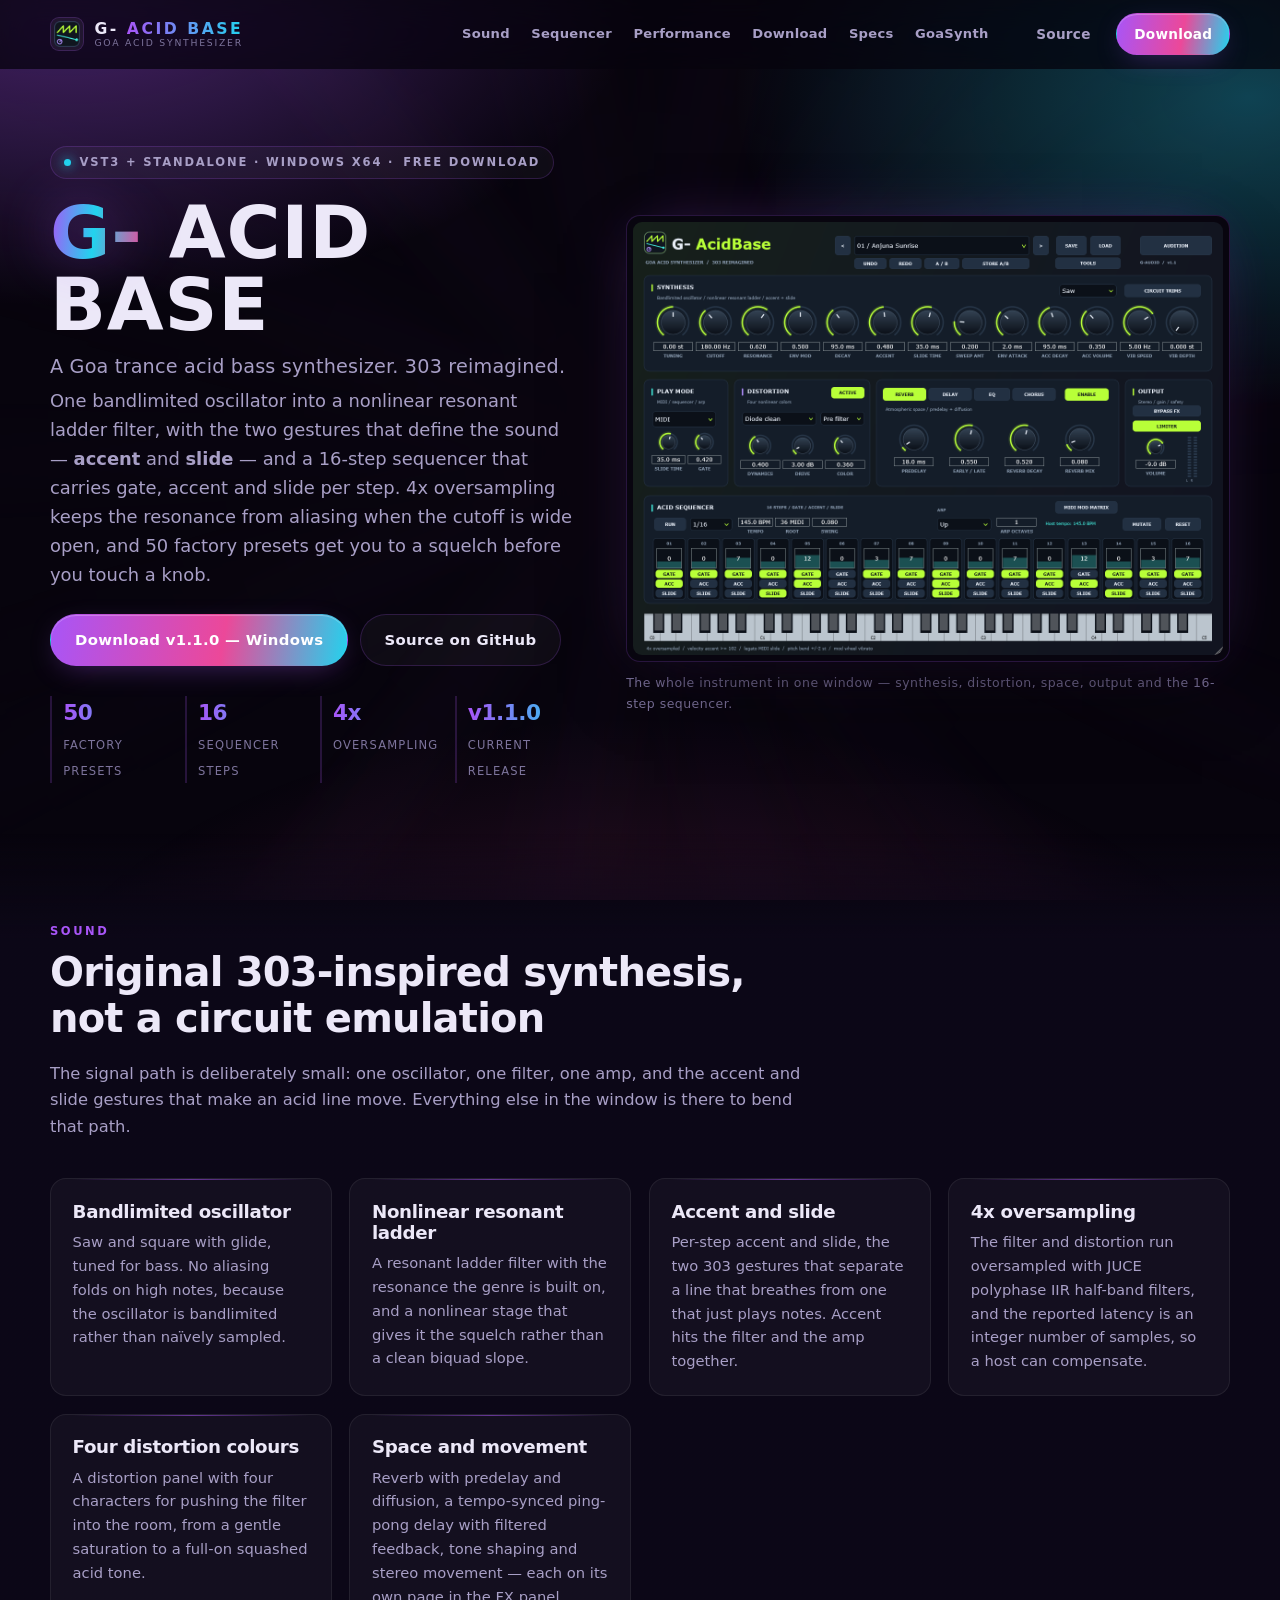
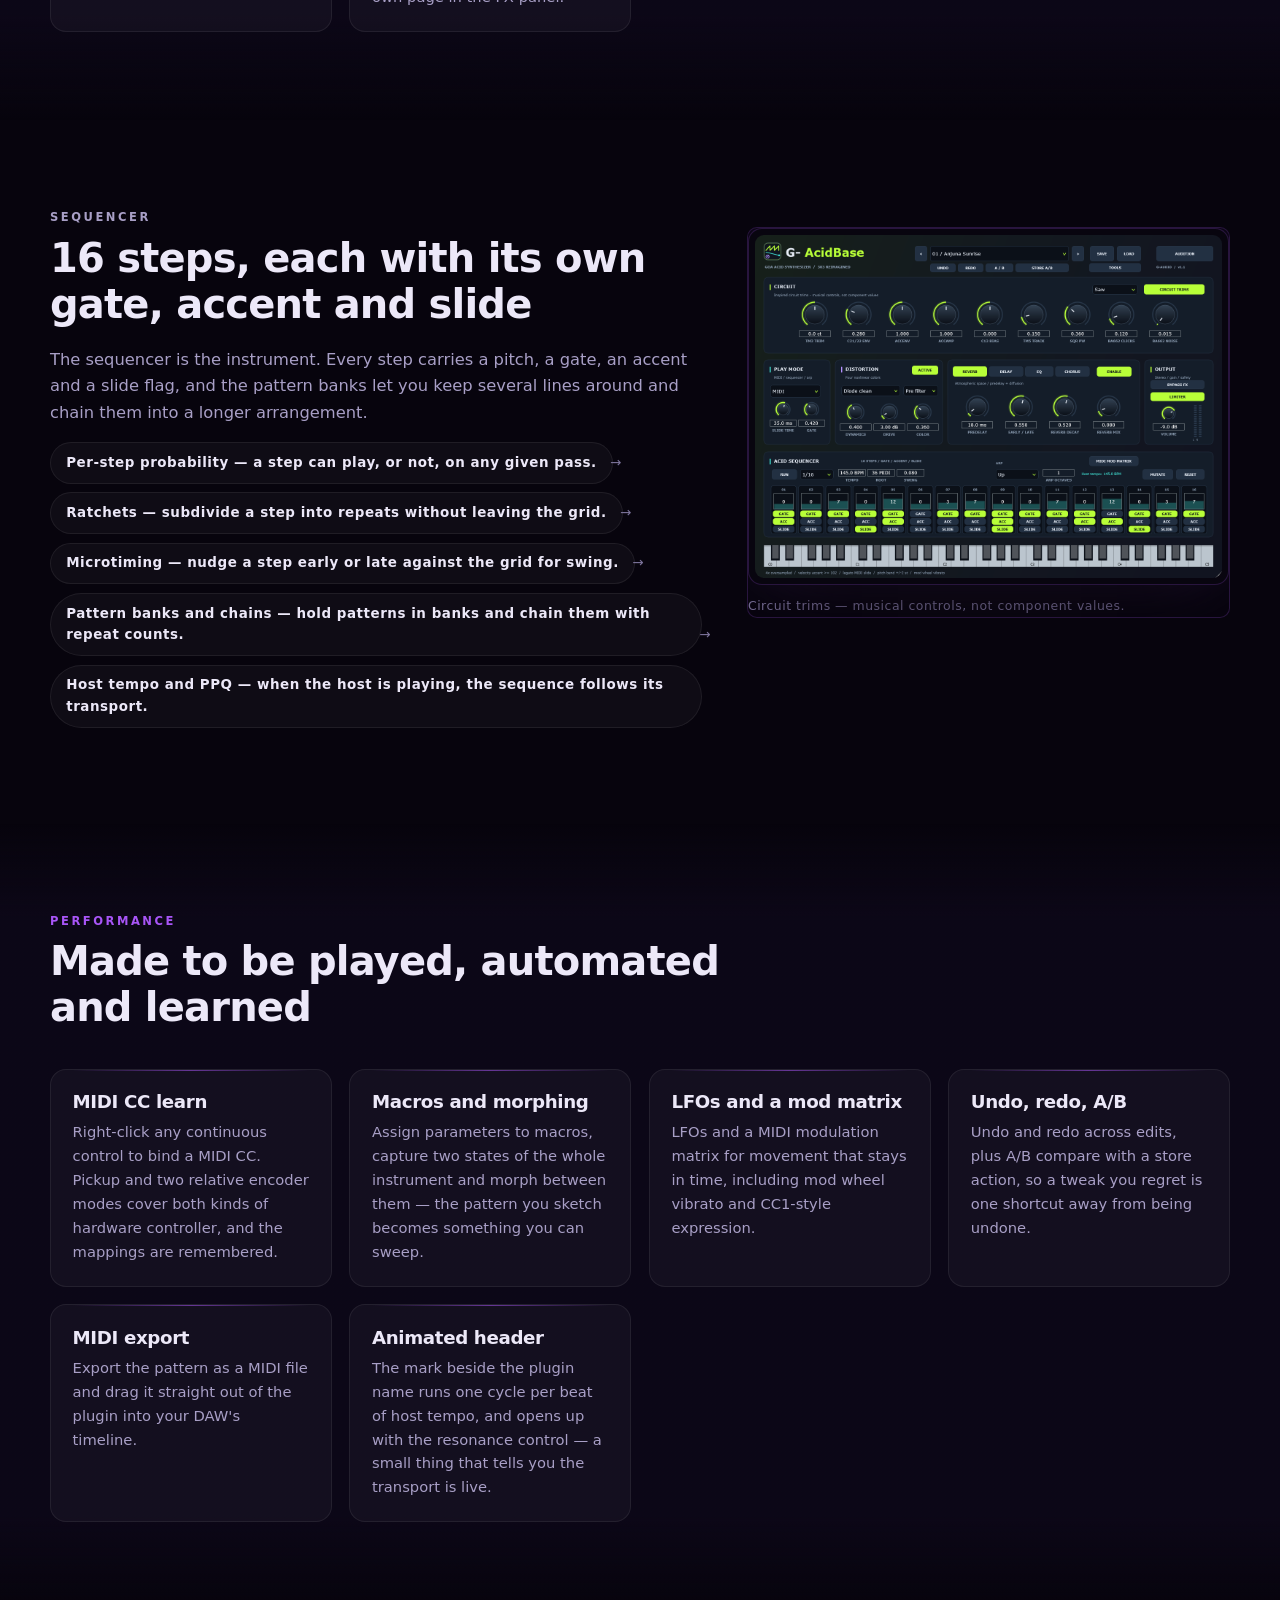
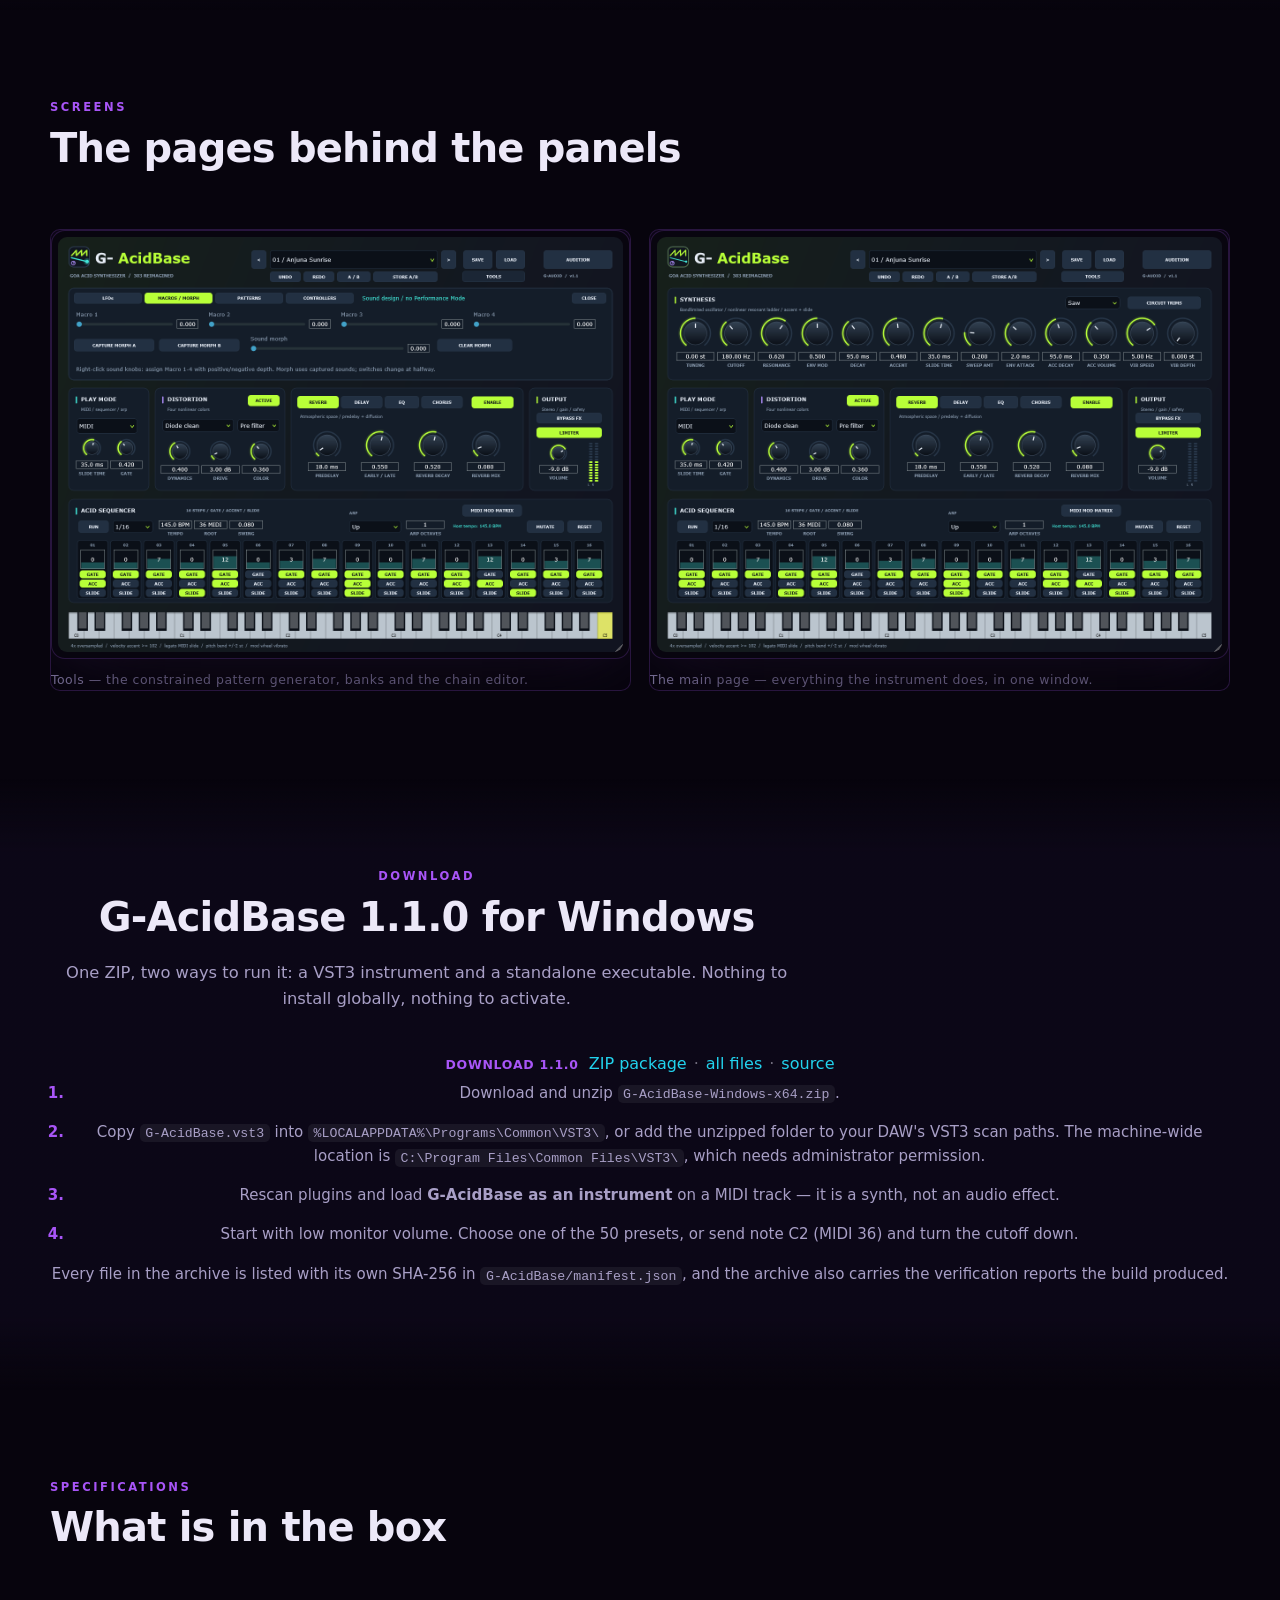
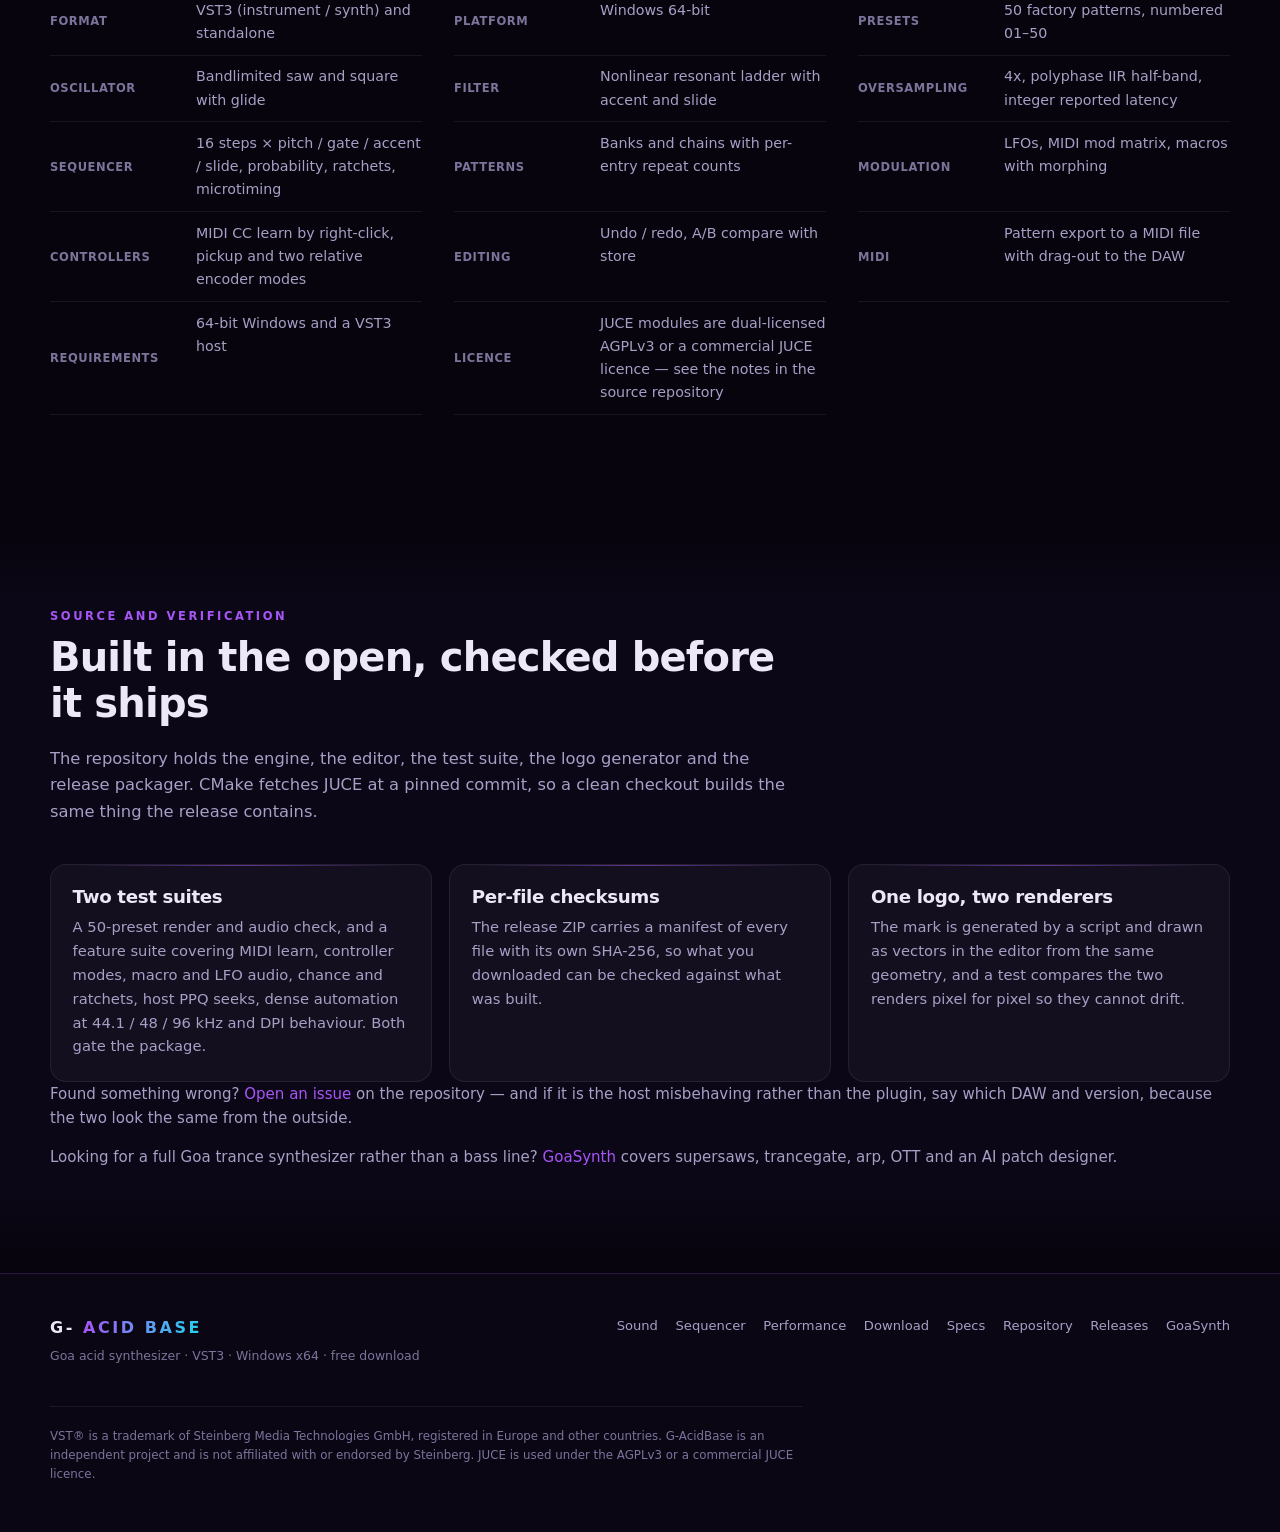
==== docs/gacidbase/index.html @ 7b216510 "Add the G-AcidBase page to the site, linked from the nav The acid bass synthesizer now ships as its " ====
<!DOCTYPE html>
<html lang="en" data-theme="uv">
<head>
<meta charset="utf-8">
<meta name="viewport" content="width=device-width, initial-scale=1">
<title>G-AcidBase — Goa Acid Bass VST3 · free download</title>
<meta name="description" content="G-AcidBase is a 4x oversampled acid bass synthesizer for Goa trance: a bandlimited oscillator into a nonlinear resonant ladder filter, accent and slide, a 16-step sequencer with gate, accent and slide per step, pattern banks and chains, LFOs, probability and ratchets. 50 factory presets, Windows VST3 and standalone, free download.">
<meta name="robots" content="index, follow, max-image-preview:large">

<!-- One canonical spelling of this page's address. tools/make-site-index.py reads
     every canonical link under docs/ and writes robots.txt, sitemap.xml and the
     absolute URLs in each head from them, so this line is where the page says
     where it lives. -->
<link rel="canonical" href="https://y4m4.github.io/GoaSynth/gacidbase/">

<meta property="og:type" content="website">
<meta property="og:site_name" content="GoaSynth">
<meta property="og:url" content="https://y4m4.github.io/GoaSynth/gacidbase/">
<meta property="og:locale" content="en">
<meta property="og:title" content="G-AcidBase — Goa Acid Bass VST3">
<meta property="og:description" content="4x oversampled acid bass for Goa trance: bandlimited oscillator into a resonant ladder filter, accent and slide, a 16-step sequencer with per-step gate, accent and slide, pattern banks, LFOs, probability and ratchets. 50 factory presets, free for Windows.">
<meta property="og:image" content="https://y4m4.github.io/GoaSynth/assets/ui-overview.png">
<meta property="og:image:type" content="image/png">
<meta property="og:image:width" content="1120">
<meta property="og:image:height" content="780">
<meta property="og:image:alt" content="The GoaSynth interface in its UV GOA skin.">
<meta name="twitter:card" content="summary_large_image">
<meta name="twitter:title" content="G-AcidBase — Goa Acid Bass VST3">
<meta name="twitter:description" content="4x oversampled acid bass for Goa trance: resonant ladder filter, accent and slide, 16-step sequencer with gate, accent and slide per step, 50 factory presets. Free for Windows.">
<meta name="twitter:image" content="https://y4m4.github.io/GoaSynth/assets/ui-overview.png">
<meta name="twitter:image:alt" content="The GoaSynth interface in its UV GOA skin.">
<meta name="theme-color" content="#0b0714">
<link rel="icon" href="../favicon.ico">
<link rel="apple-touch-icon" href="../assets/icon_256.png">
<link rel="stylesheet" href="../styles.css">

<!-- Structured data. The WebSite node names the site root, which is the address
     tools/make-site-index.py re-roots the other URLs in this block against; the
     SoftwareApplication node is this page's own product. Both state facts the
     visible page states: what it runs on, what it costs, what it does. -->
<script type="application/ld+json">
{
  "@context": "https://schema.org",
  "@graph": [
    {
      "@type": "WebSite",
      "@id": "https://y4m4.github.io/GoaSynth/#website",
      "url": "https://y4m4.github.io/GoaSynth/",
      "name": "GoaSynth",
      "inLanguage": "en",
      "description": "GoaSynth — a Goa trance VST3 synthesizer: 303 acid, supersaws, tempo-locked trancegate and arp, OTT, and an offline AI patch designer."
    },
    {
      "@type": "SoftwareApplication",
      "@id": "https://y4m4.github.io/GoaSynth/gacidbase/#software",
      "name": "G-AcidBase",
      "applicationCategory": "MultimediaApplication",
      "applicationSubCategory": "Audio plugin (VST3)",
      "operatingSystem": "Windows",
      "softwareRequirements": "A VST3 host on 64-bit Windows — FL Studio, Ableton Live, Bitwig Studio, REAPER, Cubase",
      "url": "https://y4m4.github.io/GoaSynth/gacidbase/",
      "image": "https://y4m4.github.io/GoaSynth/assets/gacidbase-ui.png",
      "screenshot": [
        "https://y4m4.github.io/GoaSynth/assets/gacidbase-ui.png",
        "https://y4m4.github.io/GoaSynth/assets/gacidbase-circuit.png",
        "https://y4m4.github.io/GoaSynth/assets/gacidbase-tools.png"
      ],
      "description": "A 4x oversampled acid bass synthesizer built for Goa trance: a bandlimited oscillator into a nonlinear resonant ladder filter with accent and slide, a 16-step sequencer with gate, accent and slide per step, pattern banks and chains, LFOs, probability, ratchets and microtiming, a MIDI modulation matrix, macros with morphing, controller pickup and relative encoder modes, undo/redo and A/B compare, MIDI CC learn by right-click and MIDI file export by drag. 50 factory presets.",
      "featureList": [
        "Bandlimited oscillator into a nonlinear resonant ladder filter, accent and slide",
        "4x oversampling with reported integer latency",
        "16-step sequencer with gate, accent and slide per step",
        "Pattern banks and pattern chains",
        "LFOs, probability, ratchets and microtiming per step",
        "MIDI modulation matrix and macros with morphing",
        "Controller pickup and relative encoder modes, undo/redo and A/B compare",
        "MIDI CC learn by right-click, MIDI file export by drag",
        "50 factory presets and an animated header mark"
      ],
      "offers": {
        "@type": "Offer",
        "url": "https://y4m4.github.io/GoaSynth/gacidbase/#download",
        "price": "0.00",
        "priceCurrency": "EUR",
        "availability": "https://schema.org/InStock",
        "description": "Free download of the Windows x64 VST3 and standalone, with 50 factory presets."
      }
    }
  ]
}
</script>
</head>
<body>

<div class="swirl" aria-hidden="true">
  <span class="swirl-layer swirl-a"></span>
  <span class="swirl-layer swirl-b"></span>
  <span class="swirl-glow"></span>
</div>

<header class="topbar" id="topbar">
  <div class="wrap topbar-inner">
    <a class="brand" href="#top">
      <span class="brand-mark" aria-hidden="true">
        <img src="../assets/gacidbase-logo.png" width="26" height="26" alt="">
      </span>
      <span class="brand-text">
        <strong>G- <span>ACID BASE</span></strong>
        <em>Goa Acid Synthesizer</em>
      </span>
    </a>
    <nav class="nav" id="nav" aria-label="Sections">
      <a href="#sound">Sound</a>
      <a href="#sequencer">Sequencer</a>
      <a href="#performance">Performance</a>
      <a href="#download">Download</a>
      <a href="#specs">Specs</a>
      <a href="../">GoaSynth</a>
    </nav>
    <div class="topbar-actions">
      <a class="btn btn-ghost" href="https://github.com/Y4m4/G-AcidBase" target="_blank" rel="noopener">Source</a>
      <a class="btn btn-primary" href="#download">Download</a>
    </div>
  </div>
</header>

<main id="top">

  <!-- ================= HERO ================= -->
  <section class="hero">
    <div class="wrap hero-grid">
      <div class="hero-copy">
        <p class="eyebrow"><span class="dot"></span> VST3 + standalone · Windows x64 · <b>free download</b></p>
        <h1>
          <span class="grad">G-</span> ACID BASE
          <small>A Goa trance acid bass synthesizer. 303 reimagined.</small>
        </h1>
        <p class="lede">
          One bandlimited oscillator into a nonlinear resonant ladder filter, with the two
          gestures that define the sound — <b>accent</b> and <b>slide</b> — and a 16-step sequencer
          that carries gate, accent and slide per step. 4x oversampling keeps the resonance from
          aliasing when the cutoff is wide open, and 50 factory presets get you to a squelch
          before you touch a knob.
        </p>
        <div class="cta-row">
          <a class="btn btn-primary btn-lg" href="https://github.com/Y4m4/G-AcidBase/releases/download/v1.1.0/G-AcidBase-Windows-x64.zip">Download v1.1.0 — Windows</a>
          <a class="btn btn-outline btn-lg" href="https://github.com/Y4m4/G-AcidBase" target="_blank" rel="noopener">Source on GitHub</a>
        </div>
        <ul class="stat-strip">
          <li><b>50</b><span>factory presets</span></li>
          <li><b>16</b><span>sequencer steps</span></li>
          <li><b>4x</b><span>oversampling</span></li>
          <li><b>v1.1.0</b><span>current release</span></li>
        </ul>
      </div>

      <figure class="hero-shot">
        <div class="shot-frame">
          <img src="../assets/gacidbase-ui.png" alt="The G-AcidBase interface: a header with the plugin logo and name, a synthesis panel with cutoff, resonance, envelope modulation, decay and accent knobs, a distortion panel, a reverb panel with an XY pad, an output panel with gain and limiting, a 16-step sequencer strip with pitch, gate, accent and slide per step, and an on-screen keyboard at the bottom.">
        </div>
        <figcaption>The whole instrument in one window — synthesis, distortion, space, output and the 16-step sequencer.</figcaption>
      </figure>
    </div>
  </section>

  <!-- ================= SOUND ================= -->
  <section class="section alt" id="sound">
    <div class="wrap">
      <header class="section-head">
        <p class="kicker">Sound</p>
        <h2>Original 303-inspired synthesis, not a circuit emulation</h2>
        <p class="section-lede">
          The signal path is deliberately small: one oscillator, one filter, one amp, and the
          accent and slide gestures that make an acid line move. Everything else in the window
          is there to bend that path.
        </p>
      </header>

      <div class="card-grid">
        <article class="card">
          <h3>Bandlimited oscillator</h3>
          <p>Saw and square with glide, tuned for bass. No aliasing folds on high notes, because
             the oscillator is bandlimited rather than naïvely sampled.</p>
        </article>
        <article class="card">
          <h3>Nonlinear resonant ladder</h3>
          <p>A resonant ladder filter with the resonance the genre is built on, and a nonlinear
             stage that gives it the squelch rather than a clean biquad slope.</p>
        </article>
        <article class="card">
          <h3>Accent and slide</h3>
          <p>Per-step accent and slide, the two 303 gestures that separate a line that breathes
             from one that just plays notes. Accent hits the filter and the amp together.</p>
        </article>
        <article class="card">
          <h3>4x oversampling</h3>
          <p>The filter and distortion run oversampled with JUCE polyphase IIR half-band filters,
             and the reported latency is an integer number of samples, so a host can compensate.</p>
        </article>
        <article class="card">
          <h3>Four distortion colours</h3>
          <p>A distortion panel with four characters for pushing the filter into the room, from a
             gentle saturation to a full-on squashed acid tone.</p>
        </article>
        <article class="card">
          <h3>Space and movement</h3>
          <p>Reverb with predelay and diffusion, a tempo-synced ping-pong delay with filtered
             feedback, tone shaping and stereo movement — each on its own page in the FX panel.</p>
        </article>
      </div>
    </div>
  </section>

  <!-- ================= SEQUENCER ================= -->
  <section class="section" id="sequencer">
    <div class="wrap">
      <div class="split">
        <div class="split-text">
          <p class="kicker">Sequencer</p>
          <h2>16 steps, each with its own gate, accent and slide</h2>
          <p class="section-lede">
            The sequencer is the instrument. Every step carries a pitch, a gate, an accent and a
            slide flag, and the pattern banks let you keep several lines around and chain them
            into a longer arrangement.
          </p>
          <ul class="chain">
            <li><b>Per-step probability</b> — a step can play, or not, on any given pass.</li>
            <li><b>Ratchets</b> — subdivide a step into repeats without leaving the grid.</li>
            <li><b>Microtiming</b> — nudge a step early or late against the grid for swing.</li>
            <li><b>Pattern banks and chains</b> — hold patterns in banks and chain them with repeat counts.</li>
            <li><b>Host tempo and PPQ</b> — when the host is playing, the sequence follows its transport.</li>
          </ul>
        </div>
        <div class="split-side">
          <figure class="shot">
            <div class="shot-frame">
              <img src="../assets/gacidbase-circuit.png" alt="The G-AcidBase circuit trims page: additional filter and amplifier trim controls laid out in the same panel grid as the main interface.">
            </div>
            <figcaption>Circuit trims — musical controls, not component values.</figcaption>
          </figure>
        </div>
      </div>
    </div>
  </section>

  <!-- ================= PERFORMANCE ================= -->
  <section class="section alt" id="performance">
    <div class="wrap">
      <header class="section-head">
        <p class="kicker">Performance</p>
        <h2>Made to be played, automated and learned</h2>
      </header>

      <div class="card-grid">
        <article class="card">
          <h3>MIDI CC learn</h3>
          <p>Right-click any continuous control to bind a MIDI CC. Pickup and two relative encoder
             modes cover both kinds of hardware controller, and the mappings are remembered.</p>
        </article>
        <article class="card">
          <h3>Macros and morphing</h3>
          <p>Assign parameters to macros, capture two states of the whole instrument and morph
             between them — the pattern you sketch becomes something you can sweep.</p>
        </article>
        <article class="card">
          <h3>LFOs and a mod matrix</h3>
          <p>LFOs and a MIDI modulation matrix for movement that stays in time, including mod
             wheel vibrato and CC1-style expression.</p>
        </article>
        <article class="card">
          <h3>Undo, redo, A/B</h3>
          <p>Undo and redo across edits, plus A/B compare with a store action, so a tweak you
             regret is one shortcut away from being undone.</p>
        </article>
        <article class="card">
          <h3>MIDI export</h3>
          <p>Export the pattern as a MIDI file and drag it straight out of the plugin into your
             DAW's timeline.</p>
        </article>
        <article class="card">
          <h3>Animated header</h3>
          <p>The mark beside the plugin name runs one cycle per beat of host tempo, and opens up
             with the resonance control — a small thing that tells you the transport is live.</p>
        </article>
      </div>
    </div>
  </section>

  <!-- ================= SHOTS ================= -->
  <section class="section" id="shots">
    <div class="wrap">
      <header class="section-head">
        <p class="kicker">Screens</p>
        <h2>The pages behind the panels</h2>
      </header>
      <div class="two-col">
        <figure class="shot">
          <div class="shot-frame">
            <img src="../assets/gacidbase-tools.png" alt="The G-AcidBase tools page showing the pattern generator with scale, density and variation controls, pattern banks and the pattern chain editor.">
          </div>
          <figcaption>Tools — the constrained pattern generator, banks and the chain editor.</figcaption>
        </figure>
        <figure class="shot">
          <div class="shot-frame">
            <img src="../assets/gacidbase-ui.png" alt="The main G-AcidBase interface with the synthesis, distortion, FX and output panels and the 16-step sequencer.">
          </div>
          <figcaption>The main page — everything the instrument does, in one window.</figcaption>
        </figure>
      </div>
    </div>
  </section>

  <!-- ================= DOWNLOAD ================= -->
  <section class="section alt cta" id="download">
    <div class="wrap">
      <header class="section-head">
        <p class="kicker">Download</p>
        <h2>G-AcidBase 1.1.0 for Windows</h2>
        <p class="section-lede">
          One ZIP, two ways to run it: a VST3 instrument and a standalone executable.
          Nothing to install globally, nothing to activate.
        </p>
      </header>

      <p class="release-downloads"><span class="dl-label">Download 1.1.0</span><a href="https://github.com/Y4m4/G-AcidBase/releases/download/v1.1.0/G-AcidBase-Windows-x64.zip">ZIP package</a><span class="sep">·</span><a href="https://github.com/Y4m4/G-AcidBase/releases/tag/v1.1.0">all files</a><span class="sep">·</span><a href="https://github.com/Y4m4/G-AcidBase" target="_blank" rel="noopener">source</a></p>

      <ol class="steps">
        <li>Download and unzip <code>G-AcidBase-Windows-x64.zip</code>.</li>
        <li>Copy <code>G-AcidBase.vst3</code> into <code>%LOCALAPPDATA%\Programs\Common\VST3\</code>, or add the unzipped folder to your DAW's VST3 scan paths. The machine-wide location is <code>C:\Program Files\Common Files\VST3\</code>, which needs administrator permission.</li>
        <li>Rescan plugins and load <b>G-AcidBase as an instrument</b> on a MIDI track — it is a synth, not an audio effect.</li>
        <li>Start with low monitor volume. Choose one of the 50 presets, or send note C2 (MIDI 36) and turn the cutoff down.</li>
      </ol>

      <p class="note">
        Every file in the archive is listed with its own SHA-256 in <code>G-AcidBase/manifest.json</code>,
        and the archive also carries the verification reports the build produced.
      </p>
    </div>
  </section>

  <!-- ================= SPECS ================= -->
  <section class="section" id="specs">
    <div class="wrap">
      <header class="section-head">
        <p class="kicker">Specifications</p>
        <h2>What is in the box</h2>
      </header>
      <dl class="spec-table">
        <div><dt>Format</dt><dd>VST3 (instrument / synth) and standalone</dd></div>
        <div><dt>Platform</dt><dd>Windows 64-bit</dd></div>
        <div><dt>Presets</dt><dd>50 factory patterns, numbered 01–50</dd></div>
        <div><dt>Oscillator</dt><dd>Bandlimited saw and square with glide</dd></div>
        <div><dt>Filter</dt><dd>Nonlinear resonant ladder with accent and slide</dd></div>
        <div><dt>Oversampling</dt><dd>4x, polyphase IIR half-band, integer reported latency</dd></div>
        <div><dt>Sequencer</dt><dd>16 steps × pitch / gate / accent / slide, probability, ratchets, microtiming</dd></div>
        <div><dt>Patterns</dt><dd>Banks and chains with per-entry repeat counts</dd></div>
        <div><dt>Modulation</dt><dd>LFOs, MIDI mod matrix, macros with morphing</dd></div>
        <div><dt>Controllers</dt><dd>MIDI CC learn by right-click, pickup and two relative encoder modes</dd></div>
        <div><dt>Editing</dt><dd>Undo / redo, A/B compare with store</dd></div>
        <div><dt>MIDI</dt><dd>Pattern export to a MIDI file with drag-out to the DAW</dd></div>
        <div><dt>Requirements</dt><dd>64-bit Windows and a VST3 host</dd></div>
        <div><dt>Licence</dt><dd>JUCE modules are dual-licensed AGPLv3 or a commercial JUCE licence — see the notes in the source repository</dd></div>
      </dl>
    </div>
  </section>

  <!-- ================= SOURCE ================= -->
  <section class="section alt" id="source">
    <div class="wrap">
      <header class="section-head">
        <p class="kicker">Source and verification</p>
        <h2>Built in the open, checked before it ships</h2>
        <p class="section-lede">
          The repository holds the engine, the editor, the test suite, the logo generator and the
          release packager. CMake fetches JUCE at a pinned commit, so a clean checkout builds the
          same thing the release contains.
        </p>
      </header>
      <div class="card-grid">
        <article class="card">
          <h3>Two test suites</h3>
          <p>A 50-preset render and audio check, and a feature suite covering MIDI learn,
             controller modes, macro and LFO audio, chance and ratchets, host PPQ seeks, dense
             automation at 44.1 / 48 / 96 kHz and DPI behaviour. Both gate the package.</p>
        </article>
        <article class="card">
          <h3>Per-file checksums</h3>
          <p>The release ZIP carries a manifest of every file with its own SHA-256, so what you
             downloaded can be checked against what was built.</p>
        </article>
        <article class="card">
          <h3>One logo, two renderers</h3>
          <p>The mark is generated by a script and drawn as vectors in the editor from the same
             geometry, and a test compares the two renders pixel for pixel so they cannot drift.</p>
        </article>
      </div>
      <p class="note">
        Found something wrong? <a href="https://github.com/Y4m4/G-AcidBase/issues" target="_blank" rel="noopener">Open an issue</a>
        on the repository — and if it is the host misbehaving rather than the plugin, say which
        DAW and version, because the two look the same from the outside.
      </p>
      <p class="note">
        Looking for a full Goa trance synthesizer rather than a bass line?
        <a href="../">GoaSynth</a> covers supersaws, trancegate, arp, OTT and an AI patch designer.
      </p>
    </div>
  </section>

</main>

<footer class="footer">
  <div class="wrap footer-inner">
    <div class="footer-brand">
      <strong>G- <span>ACID BASE</span></strong>
      <p>Goa acid synthesizer · VST3 · Windows x64 · free download</p>
    </div>
    <nav class="footer-nav" aria-label="Footer">
      <a href="#sound">Sound</a>
      <a href="#sequencer">Sequencer</a>
      <a href="#performance">Performance</a>
      <a href="#download">Download</a>
      <a href="#specs">Specs</a>
      <a href="https://github.com/Y4m4/G-AcidBase" target="_blank" rel="noopener">Repository</a>
      <a href="https://github.com/Y4m4/G-AcidBase/releases" target="_blank" rel="noopener">Releases</a>
      <a href="../">GoaSynth</a>
    </nav>
    <p class="footer-legal">
      VST® is a trademark of Steinberg Media Technologies GmbH, registered in Europe and other countries.
      G-AcidBase is an independent project and is not affiliated with or endorsed by Steinberg.
      JUCE is used under the AGPLv3 or a commercial JUCE licence.
    </p>
  </div>
</footer>

</body>
</html>
---- docs/styles.css ----
/* =========================================================
   GoaSynth — site styles
   Three skins mirror the plugin: UV GOA / STEEL / WARM.
   ========================================================= */

*, *::before, *::after { box-sizing: border-box; }

html {
  scroll-behavior: smooth;
  scroll-padding-top: 88px;
  -webkit-text-size-adjust: 100%;
}

/* ---------- SKIN TOKENS ---------- */
html[data-theme="uv"] {
  --bg:        #07040d;
  --bg-2:      #0d0819;
  --surface:   rgba(255,255,255,.035);
  --surface-2: rgba(255,255,255,.06);
  --line:      rgba(168,85,247,.20);
  --line-soft: rgba(255,255,255,.07);
  --text:      #ece8f8;
  --dim:       #a89fc6;
  --faint:     #7d749c;
  --accent:    #a855f7;
  --accent-2:  #22d3ee;
  --accent-3:  #ec4899;
  --accent-ink:#ffffff;
  --glow:      rgba(168,85,247,.42);
  --glow-2:    rgba(34,211,238,.30);
  --shot-bg:   #08050f;
}
html[data-theme="steel"] {
  --bg:        #070b10;
  --bg-2:      #0b1118;
  --surface:   rgba(255,255,255,.04);
  --surface-2: rgba(255,255,255,.065);
  --line:      rgba(56,189,248,.20);
  --line-soft: rgba(255,255,255,.08);
  --text:      #e7eef5;
  --dim:       #96a7b6;
  --faint:     #74838f;
  --accent:    #38bdf8;
  --accent-2:  #fbbf24;
  --accent-3:  #7dd3fc;
  --accent-ink:#04141d;
  --glow:      rgba(56,189,248,.35);
  --glow-2:    rgba(251,191,36,.22);
  --shot-bg:   #070b10;
}
html[data-theme="warm"] {
  --bg:        #f6efe4;
  --bg-2:      #ece2d2;
  --surface:   rgba(120,68,20,.05);
  --surface-2: rgba(120,68,20,.09);
  --line:      rgba(180,83,9,.22);
  --line-soft: rgba(120,68,20,.14);
  --text:      #2c2115;
  --dim:       #6d5b47;
  --faint:     #8b7963;
  --accent:    #c2410c;
  --accent-2:  #a16207;
  --accent-3:  #9a3412;
  --accent-ink:#fff7ed;
  --glow:      rgba(194,65,12,.30);
  --glow-2:    rgba(161,98,7,.20);
  --shot-bg:   #1a1206;
}

:root {
  --wrap: 1180px;
  --r: 16px;
  --r-sm: 10px;
  --ease: cubic-bezier(.22,.68,.24,1);
  --font: "Segoe UI", system-ui, -apple-system, "Helvetica Neue", Roboto, Inter, sans-serif;
  --mono: "JetBrains Mono", "SFMono-Regular", ui-monospace, Consolas, "Liberation Mono", monospace;
}

body {
  margin: 0;
  font-family: var(--font);
  background: var(--bg);
  color: var(--text);
  line-height: 1.62;
  -webkit-font-smoothing: antialiased;
  overflow-x: hidden;
  transition: background .5s var(--ease), color .5s var(--ease);
}

img { max-width: 100%; display: block; }
a { color: var(--accent); text-decoration: none; }
a:hover { text-decoration: underline; }
code { font-family: var(--mono); font-size: .88em; background: var(--surface-2); padding: .12em .42em; border-radius: 5px; overflow-wrap: anywhere; }
h1, h2, h3, h4 { line-height: 1.15; margin: 0 0 .5em; font-weight: 700; letter-spacing: -.02em; }
h2 { font-size: clamp(1.7rem, 1.2rem + 1.9vw, 2.5rem); }
h3 { font-size: 1.14rem; }
h4 { font-size: .95rem; text-transform: uppercase; letter-spacing: .12em; color: var(--dim); font-weight: 700; }
p  { margin: 0 0 1em; }
ul, ol { margin: 0 0 1em; }
.wrap { width: min(100% - 2.5rem, var(--wrap)); margin-inline: auto; }
.muted { color: var(--faint); }
.fine { font-size: .87rem; color: var(--dim); }
.note { color: var(--dim); font-size: .94rem; }
::selection { background: var(--accent); color: var(--accent-ink); }

/* ---------- BACKGROUND SWIRL ---------- */
.swirl { position: fixed; inset: 0; z-index: 0; pointer-events: none; overflow: hidden; }
.swirl-layer {
  position: absolute; top: 50%; left: 50%;
  width: 190vmax; height: 190vmax; margin: -95vmax 0 0 -95vmax;
  border-radius: 50%;
  opacity: .3;
  filter: blur(26px);
  mix-blend-mode: screen;
}
html[data-theme="warm"] .swirl-layer { mix-blend-mode: multiply; opacity: .18; filter: blur(30px); }
.swirl-a {
  background:
    repeating-conic-gradient(from 0deg,
      transparent 0deg 8deg,
      color-mix(in srgb, var(--accent) 32%, transparent) 8deg 10deg,
      transparent 10deg 26deg);
  animation: spin 140s linear infinite;
  -webkit-mask-image: radial-gradient(closest-side, #000 8%, rgba(0,0,0,.28) 46%, transparent 72%);
          mask-image: radial-gradient(closest-side, #000 8%, rgba(0,0,0,.28) 46%, transparent 72%);
}
.swirl-b {
  background:
    repeating-conic-gradient(from 0deg,
      transparent 0deg 13deg,
      color-mix(in srgb, var(--accent-3) 26%, transparent) 13deg 15deg,
      transparent 15deg 34deg);
  animation: spin 210s linear infinite reverse;
  -webkit-mask-image: radial-gradient(closest-side, #000 6%, rgba(0,0,0,.22) 40%, transparent 66%);
          mask-image: radial-gradient(closest-side, #000 6%, rgba(0,0,0,.22) 40%, transparent 66%);
}
.swirl-glow {
  position: absolute; inset: -20%;
  background:
    radial-gradient(46% 38% at 18% 12%, var(--glow) 0%, transparent 70%),
    radial-gradient(40% 34% at 84% 22%, var(--glow-2) 0%, transparent 72%),
    radial-gradient(52% 44% at 50% 102%, color-mix(in srgb, var(--accent-3) 22%, transparent) 0%, transparent 70%);
  animation: breathe 11s ease-in-out infinite;
}
@keyframes spin { to { transform: rotate(360deg); } }
@keyframes breathe { 0%,100% { transform: scale(1); } 50% { transform: scale(1.09); } }
@media (prefers-reduced-motion: reduce) {
  .swirl-a, .swirl-b, .swirl-glow { animation: none; }
  html { scroll-behavior: auto; }
}

/* ---------- TOP BAR ---------- */
.topbar {
  position: sticky; top: 0; z-index: 40;
  backdrop-filter: blur(18px) saturate(150%);
  background: color-mix(in srgb, var(--bg) 78%, transparent);
  border-bottom: 1px solid transparent;
  transition: border-color .3s, background .3s;
}
.topbar.is-stuck { border-bottom-color: var(--line); background: color-mix(in srgb, var(--bg) 92%, transparent); }
.topbar-inner { display: flex; align-items: center; gap: 1.25rem; min-height: 68px; }

.brand { display: flex; align-items: center; gap: .65rem; color: var(--text); text-decoration: none; flex: none; }
.brand:hover { text-decoration: none; }
.brand-mark { display: grid; place-items: center; width: 34px; height: 34px; border-radius: 9px;
  background: var(--surface-2); border: 1px solid var(--line); }
.brand-text { display: flex; flex-direction: column; line-height: 1.1; }
.brand-text strong { font-size: .98rem; letter-spacing: .16em; }
.brand-text strong span {
  background: linear-gradient(90deg, var(--accent), var(--accent-2));
  -webkit-background-clip: text; background-clip: text; color: transparent;
}
.brand-text em { font-style: normal; font-size: .58rem; letter-spacing: .19em; text-transform: uppercase; color: var(--faint); }

.nav { display: flex; gap: .1rem; margin-left: auto; flex-wrap: wrap; }
.nav a {
  color: var(--dim); font-size: .82rem; font-weight: 600; padding: .45rem .62rem; border-radius: 8px;
  letter-spacing: .02em; text-decoration: none; transition: color .2s, background .2s;
}
.nav a:hover { color: var(--text); background: var(--surface); text-decoration: none; }
.nav a.is-active { color: var(--text); background: var(--surface-2); box-shadow: inset 0 -2px 0 var(--accent); }

.topbar-actions { display: flex; align-items: center; gap: .5rem; flex: none; }

.burger { display: none; width: 40px; height: 34px; border: 1px solid var(--line); border-radius: 9px;
  background: var(--surface); cursor: pointer; padding: 8px 9px;
  flex-direction: column; justify-content: space-between; align-items: stretch; }
.burger span { display: block; height: 2px; background: var(--text); border-radius: 2px; transition: transform .25s, opacity .25s; }
.burger[aria-expanded="true"] span:nth-child(1) { transform: translateY(6px) rotate(45deg); }
.burger[aria-expanded="true"] span:nth-child(2) { opacity: 0; }
.burger[aria-expanded="true"] span:nth-child(3) { transform: translateY(-6px) rotate(-45deg); }

/* ---------- BUTTONS ---------- */
.btn {
  display: inline-flex; align-items: center; justify-content: center; gap: .5rem;
  padding: .58rem 1.05rem; border-radius: 999px; font-size: .85rem; font-weight: 700;
  letter-spacing: .02em; text-decoration: none; cursor: pointer; border: 1px solid transparent;
  transition: transform .18s var(--ease), box-shadow .25s, background .25s, color .25s, border-color .25s;
  white-space: nowrap;
}
.btn:hover { text-decoration: none; transform: translateY(-1px); }
.btn-lg { padding: .82rem 1.5rem; font-size: .93rem; }
.btn-primary {
  color: var(--accent-ink);
  background: linear-gradient(100deg, var(--accent), var(--accent-3) 58%, var(--accent-2));
  box-shadow: 0 8px 30px -10px var(--glow), inset 0 1px 0 rgba(255,255,255,.25);
}
.btn-primary:hover { box-shadow: 0 12px 40px -10px var(--glow), inset 0 1px 0 rgba(255,255,255,.3); }
.btn-outline { color: var(--text); border-color: var(--line); background: var(--surface); }
.btn-outline:hover { border-color: var(--accent); background: var(--surface-2); }
.btn-ghost { color: var(--dim); }
.btn-ghost:hover { color: var(--text); background: var(--surface); }

/* ---------- HERO ---------- */
.hero { position: relative; z-index: 1; padding: clamp(2.5rem, 6vw, 5rem) 0 clamp(2rem, 4vw, 3.5rem); }
.hero-grid { display: grid; grid-template-columns: minmax(0, 1fr) minmax(0, 1.15fr); gap: clamp(1.5rem, 4vw, 3.5rem); align-items: center; }
.eyebrow {
  display: inline-flex; align-items: center; gap: .55rem; margin: 0 0 1.1rem;
  font-size: .72rem; font-weight: 700; letter-spacing: .16em; text-transform: uppercase; color: var(--dim);
  background: var(--surface); border: 1px solid var(--line); padding: .4rem .8rem; border-radius: 999px;
}
.eyebrow .dot { width: 7px; height: 7px; border-radius: 50%; background: var(--accent-2); box-shadow: 0 0 12px var(--accent-2); animation: blip 2.4s ease-in-out infinite; }
@keyframes blip { 0%,100% { opacity: 1; } 50% { opacity: .35; } }

.hero h1 {
  font-size: clamp(2.6rem, 1.6rem + 4.6vw, 4.6rem);
  letter-spacing: .01em; margin: 0 0 .35rem; line-height: .98;
}
.hero h1 .grad {
  background: linear-gradient(96deg, var(--accent), var(--accent-2) 48%, var(--accent-3));
  -webkit-background-clip: text; background-clip: text; color: transparent;
  filter: drop-shadow(0 0 26px var(--glow));
}
.hero h1 small { display: block; font-size: clamp(.95rem, .8rem + .5vw, 1.2rem); font-weight: 500; letter-spacing: .01em; color: var(--dim); margin-top: .8rem; line-height: 1.4; }
.lede { font-size: clamp(1rem, .95rem + .25vw, 1.12rem); color: var(--dim); max-width: 46ch; }
.cta-row { display: flex; gap: .7rem; flex-wrap: wrap; margin: 1.5rem 0 1.9rem; }
.cta-row.center { justify-content: center; }

.stat-strip { list-style: none; padding: 0; margin: 0; display: grid; grid-template-columns: repeat(4, minmax(0,1fr)); gap: .9rem; }
.stat-strip li { border-left: 2px solid var(--line); padding-left: .7rem; }
.stat-strip b { display: block; font-size: 1.35rem; letter-spacing: -.02em;
  background: linear-gradient(90deg, var(--accent), var(--accent-2));
  -webkit-background-clip: text; background-clip: text; color: transparent; }
.stat-strip span { font-size: .72rem; color: var(--faint); text-transform: uppercase; letter-spacing: .1em; }

/* ---------- SCREENSHOTS ---------- */
.hero-shot { margin: 0; }
.shot-frame {
  position: relative; border-radius: 14px; overflow: hidden; background: var(--shot-bg);
  border: 1px solid var(--line); padding: 6px;
  box-shadow: 0 30px 80px -28px rgba(0,0,0,.9), 0 0 60px -22px var(--glow);
  transition: transform .4s var(--ease), box-shadow .4s;
}
.shot-frame::after {
  content: ""; position: absolute; inset: 0; border-radius: 14px; pointer-events: none;
  background: linear-gradient(100deg, var(--accent), var(--accent-2), var(--accent-3));
  opacity: .5; z-index: -1;
}
.shot-frame img { border-radius: 9px; }
.hero-shot .shot-frame img, .shot .shot-frame img { cursor: zoom-in; }
.hero-shot:hover .shot-frame, .shot:hover .shot-frame { transform: translateY(-4px); box-shadow: 0 40px 90px -30px rgba(0,0,0,.95), 0 0 80px -20px var(--glow); }
figcaption { margin-top: .7rem; font-size: .78rem; color: var(--faint); letter-spacing: .04em; }
.shot { margin: 0; }

/* ---------- SECTIONS ---------- */
.section { position: relative; z-index: 1; padding: clamp(3rem, 7vw, 5.5rem) 0; }
.section.alt::before {
  content: ""; position: absolute; inset: 0; z-index: -1;
  background: linear-gradient(180deg, transparent, color-mix(in srgb, var(--bg-2) 88%, transparent) 12%, color-mix(in srgb, var(--bg-2) 88%, transparent) 88%, transparent);
}
.section-head { max-width: 74ch; margin-bottom: 2.4rem; }
.kicker { margin: 0 0 .5rem; font-size: .72rem; font-weight: 800; letter-spacing: .22em;
  text-transform: uppercase; color: var(--accent); }
.section-lede { color: var(--dim); font-size: 1.02rem; }

/* ---------- CARDS ---------- */
.card-grid { display: grid; grid-template-columns: repeat(auto-fit, minmax(272px, 1fr)); gap: 1.1rem; }
.card-grid.tight { margin-top: 1.6rem; }
.card {
  position: relative; padding: 1.4rem 1.35rem; border-radius: var(--r);
  background: var(--surface); border: 1px solid var(--line-soft);
  transition: transform .3s var(--ease), border-color .3s, background .3s;
}
.card::before {
  content: ""; position: absolute; left: 1.35rem; right: 1.35rem; top: 0; height: 1px;
  background: linear-gradient(90deg, transparent, var(--accent), transparent); opacity: .55;
}
.card:hover { transform: translateY(-3px); border-color: var(--line); background: var(--surface-2); }
.card h3 { margin-bottom: .45rem; }
.card p { margin: 0; color: var(--dim); font-size: .92rem; }
.card-wide { grid-column: 1 / -1; }
.card-wide p { max-width: 96ch; }
.card-icon { width: 40px; height: 40px; border-radius: 11px; display: grid; place-items: center; font-size: 1.15rem;
  margin-bottom: .9rem; border: 1px solid var(--line); background: var(--surface-2); }
.ic-uv  { color: var(--accent); }
.ic-teal{ color: var(--accent-2); }
.ic-pink{ color: var(--accent-3); }

/* ---------- SPLIT LAYOUTS ---------- */
.split { display: grid; grid-template-columns: minmax(0, 1.35fr) minmax(0, 1fr); gap: clamp(1.4rem, 3.5vw, 3rem); align-items: start; }
.split.reverse { grid-template-columns: minmax(0, 1fr) minmax(0, 1.1fr); }
.split.reverse > .split-text { order: 2; }
.split.reverse > figure,
.split.reverse > aside { order: 1; }
.split-text h3 { margin-top: 1.4rem; }
.split-text h3:first-child { margin-top: 0; }
.split-text p { color: var(--dim); }
.split-side { display: grid; gap: 1rem; }

.three-col { display: grid; grid-template-columns: repeat(auto-fit, minmax(260px, 1fr)); gap: 1.1rem; }
.shot { margin: 1.2rem 0 0; border: 1px solid var(--line); border-radius: 10px; overflow: hidden; background: var(--shot-bg, #08050f); }
.shot img { display: block; width: 100%; height: auto; }
.two-col { display: grid; grid-template-columns: repeat(auto-fit, minmax(320px, 1fr)); gap: 1.1rem; }
.two-col.packs { margin-top: 3rem; }

.panel {
  padding: 1.35rem; border-radius: var(--r); background: var(--surface);
  border: 1px solid var(--line-soft);
}
.panel h4 { margin-bottom: .7rem; }
.panel p { color: var(--dim); font-size: .92rem; }
.panel p:last-child { margin-bottom: 0; }
.panel-accent { border-color: var(--line); background: linear-gradient(160deg, var(--surface-2), transparent 70%); }
.deep { padding: 1.6rem; border-radius: var(--r); background: var(--surface); border: 1px solid var(--line-soft); }
.deep h3 { margin-bottom: .65rem; }
.deep h4 { margin-top: 1.2rem; }
.deep p { color: var(--dim); font-size: .94rem; }
.motion { margin-top: 1.5rem; }

/* definition lists */
.kv { margin: 0; display: grid; grid-template-columns: minmax(120px, auto) 1fr; gap: .45rem .9rem; font-size: .88rem; }
.kv dt { color: var(--accent); font-weight: 700; }
.kv dd { margin: 0; color: var(--dim); }

/* tick lists */
.tick { list-style: none; padding: 0; }
.tick li { position: relative; padding-left: 1.5rem; margin-bottom: .55rem; color: var(--dim); font-size: .93rem; }
.tick li::before {
  content: ""; position: absolute; left: 0; top: .55em; width: 8px; height: 8px; border-radius: 2px;
  background: linear-gradient(135deg, var(--accent), var(--accent-2)); transform: rotate(45deg);
}
.tick b, .tick em { color: var(--text); }

/* route list */
.route-list { display: grid; gap: .6rem; margin-bottom: 1.2rem; }
.route { border-left: 2px solid var(--accent); padding: .1rem 0 .1rem .8rem; font-size: .92rem; color: var(--dim); }
.route b { display: inline-block; min-width: 6.4rem; color: var(--text); letter-spacing: .06em; font-size: .8rem; text-transform: uppercase; }

/* chips */
.chips { list-style: none; padding: 0; display: flex; flex-wrap: wrap; gap: .4rem; }
.chips li {
  font-size: .8rem; font-weight: 600; padding: .3rem .68rem; border-radius: 999px;
  background: var(--surface-2); border: 1px solid var(--line); color: var(--text);
}
.chips li span { color: var(--faint); font-weight: 500; }
.chips.dense li { font-size: .74rem; padding: .22rem .55rem; }

/* matrix */
.matrix { display: grid; grid-template-columns: 1fr auto 1fr; gap: 1.5rem; align-items: center;
  margin-top: 1.6rem; padding: 1.5rem; border-radius: var(--r);
  background: linear-gradient(120deg, var(--surface-2), var(--surface)); border: 1px solid var(--line); }
.matrix-col h4 { margin-bottom: .8rem; }
.matrix-arrow { font-size: 1.6rem; color: var(--accent); }

/* ---------- FX CHAIN ---------- */
.chain { list-style: none; padding: 0; margin: 0 0 .5rem; display: flex; flex-wrap: wrap; align-items: center; gap: .55rem; }
.chain li {
  position: relative; font-size: .84rem; font-weight: 700; letter-spacing: .04em;
  padding: .55rem .95rem; border-radius: 999px; background: var(--surface); border: 1px solid var(--line-soft);
}
.chain li.hot { border-color: var(--accent); background: var(--surface-2); box-shadow: 0 0 22px -8px var(--glow); }
.chain li:not(:last-child)::after { content: "→"; position: absolute; right: -.62rem; color: var(--faint); font-weight: 400; }

/* ---------- PRESETS ---------- */
.preset-grid { display: grid; grid-template-columns: repeat(auto-fit, minmax(230px, 1fr)); gap: 1rem; margin-bottom: 3rem; }
@media (min-width: 900px) { .preset-grid { grid-template-columns: repeat(3, minmax(0, 1fr)); } }
.preset { padding: 1.1rem 1.15rem; border-radius: var(--r); background: var(--surface); border: 1px solid var(--line-soft); transition: border-color .3s, transform .3s var(--ease); }
.preset:hover { border-color: var(--line); transform: translateY(-2px); }
.preset h3 { display: flex; align-items: baseline; gap: .5rem; font-size: .95rem; letter-spacing: .12em; margin-bottom: .15rem; }
.preset h3 span { font-size: .66rem; color: var(--accent-ink); background: var(--accent); border-radius: 999px; padding: .1rem .45rem; letter-spacing: .06em; }
.preset p { font-size: .78rem; color: var(--faint); margin: 0 0 .7rem; }
.preset ul { list-style: none; padding: 0; margin: 0; display: grid; gap: .25rem; }
.preset li { font-family: var(--mono); font-size: .72rem; color: var(--dim); }
.pattern-list { list-style: none; padding: 0; display: grid; grid-template-columns: repeat(auto-fit, minmax(120px, 1fr)); gap: .4rem; }
.pattern-list li { font-size: .82rem; padding: .35rem .6rem; border-radius: var(--r-sm); background: var(--surface-2); border: 1px solid var(--line-soft); }
.pattern-list b { display: block; letter-spacing: .08em; font-size: .76rem; }
.pattern-list span { color: var(--faint); font-size: .72rem; }

/* ---------- THEME PICKER ---------- */
.theme-picker { display: grid; grid-template-columns: repeat(auto-fit, minmax(240px, 1fr)); gap: 1rem; }
.theme-card {
  text-align: left; cursor: pointer; padding: 1.3rem; border-radius: var(--r); font-family: inherit;
  background: var(--surface); border: 1px solid var(--line-soft); color: var(--text);
  transition: transform .25s var(--ease), border-color .25s, background .25s;
}
.theme-card:hover { transform: translateY(-3px); border-color: var(--line); }
.theme-card.is-active { border-color: var(--accent); background: var(--surface-2); box-shadow: 0 14px 40px -22px var(--glow); }
.theme-card b { display: block; letter-spacing: .16em; font-size: .88rem; margin-bottom: .3rem; }
.theme-card em { font-style: normal; font-size: .84rem; color: var(--dim); display: block; }
.swatch { display: flex; gap: .35rem; margin-bottom: .85rem; }
.swatch i { width: 100%; height: 22px; border-radius: 6px; }
.swatch-uv i:nth-child(1) { background: linear-gradient(120deg,#a855f7,#7c3aed); }
.swatch-uv i:nth-child(2) { background: linear-gradient(120deg,#22d3ee,#0891b2); }
.swatch-uv i:nth-child(3) { background: linear-gradient(120deg,#ec4899,#be185d); }
.swatch-steel i:nth-child(1) { background: linear-gradient(120deg,#38bdf8,#0369a1); }
.swatch-steel i:nth-child(2) { background: linear-gradient(120deg,#94a3b8,#475569); }
.swatch-steel i:nth-child(3) { background: linear-gradient(120deg,#fbbf24,#b45309); }
.swatch-warm i:nth-child(1) { background: linear-gradient(120deg,#fdf3e3,#e7d3b4); }
.swatch-warm i:nth-child(2) { background: linear-gradient(120deg,#ea580c,#9a3412); }
.swatch-warm i:nth-child(3) { background: linear-gradient(120deg,#a16207,#4d7c0f); }

/* ---------- PRICING ---------- */
.price-grid { display: grid; grid-template-columns: minmax(0, 1.02fr) minmax(0, 1fr); gap: 1.15rem; align-items: start; }
.price-card {
  position: relative; overflow: hidden; padding: 1.9rem 1.8rem;
  border-radius: var(--r); border: 1px solid var(--line);
  background: linear-gradient(165deg, var(--surface-2), var(--surface) 62%);
  box-shadow: 0 34px 90px -46px var(--glow);
}
.price-card::before {
  content: ""; position: absolute; inset: 0 0 auto; height: 3px;
  background: linear-gradient(90deg, var(--accent), var(--accent-2) 55%, var(--accent-3));
}
.price-badge {
  display: inline-block; margin-bottom: 1rem; padding: .24rem .62rem; border-radius: 999px;
  font-size: .66rem; font-weight: 800; letter-spacing: .2em; text-transform: uppercase;
  color: var(--accent-ink); background: linear-gradient(100deg, var(--accent), var(--accent-3));
}
.price-tag { display: flex; align-items: baseline; gap: .7rem; flex-wrap: wrap; margin: 0; }
.price-tag b {
  font-size: clamp(2.7rem, 1.9rem + 2.6vw, 3.6rem); line-height: 1; letter-spacing: -.045em;
  background: linear-gradient(100deg, var(--accent), var(--accent-2));
  -webkit-background-clip: text; background-clip: text; color: transparent;
}
.price-tag span { color: var(--faint); font-size: .8rem; letter-spacing: .04em; text-transform: uppercase; font-weight: 700; }
.price-tag-note { margin: .9rem 0 0; color: var(--dim); font-size: .95rem; }
.price-list { list-style: none; padding: 0; margin: 1.3rem 0 1.5rem; display: grid; gap: .55rem;
  padding-top: 1.3rem; border-top: 1px solid var(--line-soft); }
.price-list li { position: relative; padding-left: 1.7rem; font-size: .92rem; color: var(--dim); }
.price-list li::before {
  content: "✓"; position: absolute; left: 0; top: -.05em;
  color: var(--accent-2); font-weight: 800; font-size: .95rem;
}
.price-list b { color: var(--text); }
.price-card .cta-row { margin: 0 0 1rem; }
.buy-side { display: grid; gap: 1.15rem; }
.buy-side .panel h4 { margin-bottom: .6rem; }
.steps.tight { padding-left: 1.1rem; margin: 0; }
.steps.tight li { margin-bottom: .7rem; font-size: .9rem; }
.steps.tight li:last-child { margin-bottom: 0; }

/* ---------- SPEC TABLE ---------- */
.spec-table { display: grid; grid-template-columns: repeat(auto-fit, minmax(320px, 1fr)); gap: 0 2rem; }
.spec-table > div { display: grid; grid-template-columns: minmax(130px, .55fr) 1fr; gap: 1rem;
  padding: .62rem 0; border-bottom: 1px solid var(--line-soft); font-size: .89rem; }
.spec-table dt { color: var(--faint); font-weight: 700; letter-spacing: .05em; text-transform: uppercase; font-size: .72rem; align-self: center; }
.spec-table dd { margin: 0; color: var(--dim); }

/* ---------- INSTALL ---------- */
.os-tabs { display: flex; gap: .5rem; margin-bottom: 1.4rem; flex-wrap: wrap; }
.os-tab {
  font-family: inherit; cursor: pointer; font-size: .88rem; font-weight: 700; color: var(--dim);
  padding: .6rem 1.1rem; border-radius: 999px; background: var(--surface); border: 1px solid var(--line-soft);
  display: inline-flex; align-items: center; gap: .5rem; transition: all .22s;
}
.os-tab:hover { color: var(--text); border-color: var(--line); }
.os-tab.is-active { color: var(--accent-ink); background: linear-gradient(100deg, var(--accent), var(--accent-3)); border-color: transparent; }
.os-glyph { font-size: 1rem; }
.steps { padding-left: 1.2rem; }
.steps li { margin-bottom: .9rem; color: var(--dim); font-size: .94rem; }
.steps li::marker { color: var(--accent); font-weight: 700; }
.steps code.path { display: block; margin-top: .5rem; padding: .55rem .8rem; background: var(--surface-2);
  border: 1px solid var(--line-soft); border-radius: var(--r-sm); color: var(--text); }
.copy {
  font-family: inherit; font-size: .72rem; font-weight: 700; letter-spacing: .06em; text-transform: uppercase;
  cursor: pointer; margin-left: .4rem; padding: .22rem .6rem; border-radius: 999px;
  color: var(--accent); background: var(--surface-2); border: 1px solid var(--line);
}
.copy:hover { background: var(--accent); color: var(--accent-ink); }
.build { margin-top: 2.6rem; padding-top: 2rem; border-top: 1px solid var(--line-soft); }
.build p { color: var(--dim); font-size: .94rem; max-width: 82ch; }
.code-block { position: relative; margin: 1rem 0; }
.code-block pre {
  margin: 0; padding: 1.1rem 1.2rem; overflow-x: auto; border-radius: var(--r);
  background: var(--shot-bg); border: 1px solid var(--line);
}
html[data-theme="warm"] .code-block pre { background: #1b1108; }
.code-block code { background: none; padding: 0; color: #d9d3ef; font-size: .82rem; line-height: 1.75; }
.copy-code { position: absolute; top: .7rem; right: .7rem; }

/* ---------- FAQ ---------- */
.faq { display: grid; gap: .6rem; }
.faq details { border: 1px solid var(--line-soft); border-radius: var(--r); background: var(--surface); overflow: hidden; }
.faq details[open] { border-color: var(--line); background: var(--surface-2); }
.faq summary {
  cursor: pointer; list-style: none; padding: 1rem 1.2rem; font-weight: 700; font-size: .96rem;
  display: flex; align-items: center; gap: .8rem; transition: color .2s;
}
.faq summary::-webkit-details-marker { display: none; }
.faq summary::before { content: "+"; color: var(--accent); font-size: 1.15rem; font-weight: 700; }
.faq details[open] summary::before { content: "–"; }
.faq summary:hover { color: var(--accent); }
.faq p { padding: 0 1.2rem 1.1rem 2.4rem; margin: 0; color: var(--dim); font-size: .93rem; }

/* ---------- REVIEWS ---------- */
/* Generated by tools/make-reviews.py. The data-rating and data-incentive
   attributes are read by tests/DocsCheck.cpp, which fails when the stars here
   and the aggregateRating in the head disagree - so keep them in step. */
.review-grid { display: grid; grid-template-columns: repeat(auto-fit, minmax(268px, 1fr)); gap: 1.1rem; }
.review {
  position: relative; display: flex; flex-direction: column; gap: .55rem;
  padding: 1.35rem 1.3rem 1.2rem; border-radius: var(--r);
  background: var(--surface); border: 1px solid var(--line-soft);
  transition: transform .3s var(--ease), border-color .3s, background .3s;
}
.review::before {
  content: ""; position: absolute; left: 1.3rem; right: 1.3rem; top: 0; height: 1px;
  background: linear-gradient(90deg, transparent, var(--accent), transparent); opacity: .55;
}
.review:hover { transform: translateY(-3px); border-color: var(--line); background: var(--surface-2); }
.review-stars { margin: 0; color: var(--accent); font-size: .95rem; letter-spacing: .16em; }
.review-text { margin: 0; padding: 0; border: 0; color: var(--text); font-size: .96rem; line-height: 1.55; }
.review-text p { margin: 0; }
.review-by {
  margin: auto 0 0; padding-top: .5rem; display: flex; flex-wrap: wrap;
  justify-content: space-between; gap: .4rem .8rem;
  color: var(--faint); font-size: .82rem;
}
.review-by b { color: var(--dim); font-weight: 600; }
.review-disclosure { margin: .3rem 0 0; color: var(--faint); font-size: .76rem; font-style: italic; }

/* ---------- CALLOUT / CTA ---------- */
.callout {
  margin-top: 1.4rem; padding: 1rem 1.15rem; border-radius: var(--r);
  border: 1px solid var(--line); border-left-width: 3px;
  background: var(--surface-2); font-size: .9rem; color: var(--dim);
}
.callout b { color: var(--text); }
.section.cta { text-align: center; }
.cta-inner { max-width: 70ch; }
.cta-inner p { color: var(--dim); }

/* ---------- FOOTER ---------- */
.footer { position: relative; z-index: 1; border-top: 1px solid var(--line); padding: 2.6rem 0 3rem;
  background: color-mix(in srgb, var(--bg-2) 70%, transparent); }
.footer-inner { display: flex; flex-wrap: wrap; gap: 1.5rem; align-items: flex-start; justify-content: space-between; }
.footer-brand strong { letter-spacing: .16em; font-size: 1rem; }
.footer-brand strong span { background: linear-gradient(90deg, var(--accent), var(--accent-2));
  -webkit-background-clip: text; background-clip: text; color: transparent; }
.footer-brand p { margin: .3rem 0 0; font-size: .78rem; color: var(--faint); }
.footer-nav { display: flex; flex-wrap: wrap; gap: .35rem 1.1rem; }
.footer-nav a { color: var(--dim); font-size: .82rem; }
.footer-nav a:hover { color: var(--accent); }
.footer-legal { flex-basis: 100%; margin: 1rem 0 0; padding-top: 1.2rem; border-top: 1px solid var(--line-soft);
  font-size: .74rem; color: var(--faint); max-width: 100ch; }

/* ---------- LEGAL PAGES ---------- */
.legal-head { position: relative; z-index: 1; padding: clamp(1.6rem, 4vw, 2.8rem) 0 1.2rem; }
.legal-back {
  display: inline-flex; align-items: center; gap: .45rem; margin-bottom: 1.4rem;
  font-size: .74rem; font-weight: 800; letter-spacing: .16em; text-transform: uppercase; color: var(--dim);
}
.legal-back:hover { color: var(--accent); text-decoration: none; }
.legal-head h1 { font-size: clamp(1.8rem, 1.25rem + 2.2vw, 2.7rem); }
.legal-updated { margin: 0 0 1.1rem; font-size: .74rem; font-weight: 700; letter-spacing: .14em;
  text-transform: uppercase; color: var(--faint); }
.legal-lede { max-width: 78ch; color: var(--dim); font-size: 1rem; }
.legal-body { position: relative; z-index: 1; padding-bottom: clamp(2.5rem, 6vw, 4.5rem); }
.legal-grid { display: grid; grid-template-columns: minmax(0, 230px) minmax(0, 1fr);
  gap: clamp(1.5rem, 4vw, 3.5rem); align-items: start; }
.legal-toc { position: sticky; top: 1.5rem; }
.legal-toc h2 { font-size: .7rem; letter-spacing: .2em; text-transform: uppercase; color: var(--faint);
  font-weight: 800; margin-bottom: .7rem; }
.legal-toc ol { list-style: none; padding: 0; margin: 0; display: grid; gap: .1rem; }
.legal-toc a { display: block; padding: .32rem .7rem; font-size: .85rem; color: var(--dim);
  border-left: 2px solid var(--line-soft); }
.legal-toc a:hover { color: var(--text); border-left-color: var(--accent); background: var(--surface);
  text-decoration: none; }
.legal h2 { font-size: 1.32rem; margin: 2.6rem 0 .8rem; scroll-margin-top: 1.5rem; }
.legal h2:first-child { margin-top: 0; }
.legal h3 { font-size: 1rem; margin: 1.6rem 0 .5rem; }
.legal p, .legal li { color: var(--dim); font-size: .95rem; }
.legal ul, .legal ol { padding-left: 1.2rem; }
.legal li { margin-bottom: .45rem; }
.legal li::marker { color: var(--accent); }
.legal b, .legal strong { color: var(--text); }
.legal a { text-decoration: underline; text-underline-offset: 2px; }
.legal table { width: 100%; border-collapse: collapse; margin: 1rem 0 1.5rem; font-size: .88rem; }
.legal th, .legal td { text-align: left; padding: .58rem .75rem; border-bottom: 1px solid var(--line-soft);
  color: var(--dim); vertical-align: top; }
.legal th { color: var(--text); font-size: .7rem; font-weight: 800; letter-spacing: .12em;
  text-transform: uppercase; }
.legal-note { margin: 1.4rem 0; padding: .95rem 1.1rem; border-radius: var(--r-sm);
  border: 1px solid var(--line); border-left-width: 3px; background: var(--surface-2);
  font-size: .92rem; color: var(--dim); }
.legal-note b { color: var(--text); }
.legal-cross { display: flex; flex-wrap: wrap; gap: .5rem; margin-top: 3rem; padding-top: 1.5rem;
  border-top: 1px solid var(--line-soft); }
.legal-cross a { font-size: .82rem; color: var(--dim); padding: .5rem .95rem; border-radius: 999px;
  background: var(--surface); border: 1px solid var(--line-soft); text-decoration: none; }
.legal-cross a:hover { color: var(--text); border-color: var(--accent); }
.ph {
  color: var(--accent); font-weight: 700; background: color-mix(in srgb, var(--accent) 14%, transparent);
  padding: .05em .35em; border-radius: 4px;
}

/* ---------- LIGHTBOX ---------- */
.lightbox {
  position: fixed; inset: 0; z-index: 100; background: rgba(4,2,9,.94);
  display: grid; grid-template-rows: 1fr auto; place-items: center; padding: 3.5rem 1.5rem 1.5rem;
  animation: fade .2s ease;
}
.lightbox[hidden] { display: none; }
@keyframes fade { from { opacity: 0; } }
.lightbox img { max-height: 82vh; border-radius: 10px; border: 1px solid var(--line); box-shadow: 0 30px 90px -20px #000; }
.lightbox p { color: #b9b0d6; font-size: .82rem; margin: 0; }
.lightbox-close {
  position: absolute; top: 1.1rem; right: 1.3rem; width: 40px; height: 40px; border-radius: 50%;
  display: grid; place-items: center; line-height: 1;
  cursor: pointer; font-size: 1rem; color: #fff; background: rgba(255,255,255,.1); border: 1px solid rgba(255,255,255,.2);
}
.lightbox-close:hover { background: rgba(255,255,255,.2); }

/* ---------- TOAST ---------- */
.toast {
  position: fixed; left: 50%; bottom: 1.6rem; transform: translate(-50%, 1.5rem);
  z-index: 110; padding: .6rem 1.1rem; border-radius: 999px; font-size: .82rem; font-weight: 600;
  color: var(--accent-ink); background: linear-gradient(100deg, var(--accent), var(--accent-3));
  box-shadow: 0 16px 40px -16px var(--glow); opacity: 0; pointer-events: none; transition: opacity .25s, transform .25s var(--ease);
}
.toast.is-on { opacity: 1; transform: translate(-50%, 0); }

/* ---------- REVEAL ---------- */
.reveal { opacity: 0; transform: translateY(18px); }
.reveal.is-in { opacity: 1; transform: none; transition: opacity .7s var(--ease), transform .7s var(--ease); }
@media (prefers-reduced-motion: reduce) { .reveal { opacity: 1; transform: none; } }

/* ---------- RESPONSIVE ---------- */
@media (max-width: 1040px) {
  .hero-grid { grid-template-columns: 1fr; }
  .hero-copy { order: 1; }
  .hero-shot { order: 2; }
  .split, .split.reverse { grid-template-columns: 1fr; }
  .split.reverse > .split-text, .split.reverse > figure, .split.reverse > aside { order: initial; }
  .price-grid { grid-template-columns: 1fr; }
  .legal-grid { grid-template-columns: 1fr; }
  .legal-toc { position: static; margin-bottom: 1rem; }
  /* long tables of contents compress into columns instead of pushing §1 off-screen */
  .legal-toc ol { grid-template-columns: repeat(auto-fit, minmax(150px, 1fr)); gap: .1rem .8rem; }
  .legal-toc a { font-size: .82rem; }
  .stat-strip { grid-template-columns: repeat(2, minmax(0,1fr)); row-gap: 1.1rem; }
}
@media (max-width: 880px) {
  .nav {
    display: none; position: absolute; top: 68px; left: 0; right: 0; flex-direction: column;
    padding: .8rem 1.25rem 1.15rem; margin: 0; gap: .15rem;
    background: color-mix(in srgb, var(--bg) 97%, transparent);
    border-bottom: 1px solid var(--line); backdrop-filter: blur(18px);
  }
  .nav.is-open { display: flex; }
  .nav a { font-size: .95rem; padding: .6rem .7rem; }
  .burger { display: flex; }
  .matrix { grid-template-columns: 1fr; }
  .matrix-arrow { transform: rotate(90deg); }
  .topbar-actions .btn-ghost { display: none; }
}
@media (max-width: 560px) {
  /* phones: the wordmark's letter-spacing plus the tagline cost more than the
     gutter, which left the top bar's right edge 12px tight */
  .brand { gap: .5rem; }
  .brand-mark { width: 30px; height: 30px; }
  .brand-text strong { font-size: .88rem; letter-spacing: .09em; }
  .brand-text em { display: none; }
  .stat-strip { grid-template-columns: 1fr 1fr; }
  .cta-row { flex-direction: column; }
  .cta-row .btn { width: 100%; }
  .topbar-actions .btn { width: auto; padding: .5rem .8rem; font-size: .78rem; }
  .os-tab { flex: 1; justify-content: center; }
  .kv { grid-template-columns: 1fr; gap: .1rem 0; }
  .kv dd { margin-bottom: .5rem; }
  .spec-table > div { grid-template-columns: 1fr; gap: .2rem; }
  /* phones: a 14-item contents list would push §1 off the first two screens */
  .legal-toc { display: none; }
}

/* ---- Play section: interactive trancegate demo + patch of the week ------- */
.demo-grid {
  display: grid;
  grid-template-columns: repeat(16, 1fr);
  gap: 4px;
  margin: 1rem 0 .9rem;
}
.demo-grid button {
  aspect-ratio: 1 / 1;
  min-width: 0;
  padding: 0;
  border: 1px solid var(--line);
  border-radius: 4px;
  background: color-mix(in srgb, var(--bg) 70%, transparent);
  cursor: pointer;
}
.demo-grid button[data-on="1"] { background: var(--accent, #9b6cff); border-color: var(--accent, #9b6cff); }
.demo-grid button.demo-bcat { border-style: dashed; opacity: .55; }
.demo-grid button.demo-hcat { margin-bottom: 10px; }
.demo-controls { display: flex; align-items: center; gap: 1rem; flex-wrap: wrap; }
.demo-controls .demo-bpm { display: flex; align-items: center; gap: .5rem; font-size: .85rem; color: inherit; }
.demo-controls input[type="range"] { accent-color: var(--accent, #9b6cff); width: 110px; }

/* =========================================================
   Motion & 3D
   Four things move, and none of them needs a library, a build
   step or a network request:

     1. .tunnel     a 3D ring tunnel drawn on the canvas in .swirl,
                    so the background has real depth behind the two
                    flat swirl layers (geometry in app.js)
     2. .tilt       pointer-driven rotateX/rotateY plus a translateZ
                    pop on screenshots, cards, presets, theme cards,
                    .deep panels and the price card. app.js writes
                    the transform inline, which is why the reveal
                    animation below is left alone: until the pointer
                    actually lands on a block, its transform still
                    belongs to .reveal
     3. #demo-gate  the 16-step grid is a 3D staircase - an "on"
                    step rises out of the panel
     4. #sheen       a light sweep across the buy buttons, and a
                    pulse that walks down the FX chain

   Every one of them is switched off under prefers-reduced-motion.
   ========================================================= */

/* ---------- 1. the tunnel ---------- */
.tunnel {
  position: absolute; inset: 0; display: block; width: 100%; height: 100%;
  opacity: .5;
  /* strongest near the top, gone well before the sections below it, so the
     lines never compete with body copy */
  -webkit-mask-image: linear-gradient(180deg, #000 0%, rgba(0,0,0,.5) 42%, transparent 82%);
          mask-image: linear-gradient(180deg, #000 0%, rgba(0,0,0,.5) 42%, transparent 82%);
}
html[data-theme="warm"] .tunnel { opacity: .32; mix-blend-mode: multiply; }

/* ---------- 2. tilt ---------- */
.tilt { position: relative; transform-style: preserve-3d; }
.glare {
  position: absolute; inset: 0; z-index: 3; pointer-events: none; border-radius: inherit;
  opacity: 0; transition: opacity .4s var(--ease);
  background: radial-gradient(340px 250px at var(--mx, 50%) var(--my, 50%), rgba(255,255,255,.20), transparent 72%);
}
.tilt.is-over .glare { opacity: 1; }
html[data-theme="warm"] .glare {
  background: radial-gradient(340px 250px at var(--mx, 50%) var(--my, 50%), rgba(255,255,255,.55), transparent 72%);
}

/* ---------- 3. the gate grid as a staircase ---------- */
#demo-gate { perspective: 700px; }
#demo-gate button {
  transform: translateZ(0);
  transition: transform .16s var(--ease), background .18s, border-color .18s, box-shadow .3s;
}
#demo-gate button[data-on="1"] {
  transform: translateZ(15px);
  box-shadow: 0 9px 20px -11px var(--glow);
}
#demo-gate button:active { transform: translateZ(5px) scale(.94); }

/* ---------- 4. sheen on the buy buttons, pulse down the chain ---------- */
.btn-primary { position: relative; overflow: hidden; }
.btn-primary::after {
  content: ""; position: absolute; top: -70%; bottom: -70%; left: 0; width: 34%;
  pointer-events: none; transform: skewX(-18deg) translateX(-160%);
  background: linear-gradient(100deg, transparent, rgba(255,255,255,.38), transparent);
  transition: transform .7s var(--ease);
}
.btn-primary:hover::after, .btn-primary:focus-visible::after { transform: skewX(-18deg) translateX(360%); }

.chain li:not(.hot) { animation: chain-step 4.6s ease-in-out infinite; }
@keyframes chain-step {
  0%, 82%, 100% { transform: none; border-color: var(--line-soft); }
  88% { transform: translateY(-3px); border-color: var(--accent); }
}

@media (prefers-reduced-motion: reduce) {
  .tunnel { opacity: .38; }
  .glare { display: none; }
  .chain li, .btn-primary::after { animation: none !important; transition: none; transform: none; }
  #demo-gate button, #demo-gate button[data-on="1"] { transition: none; }
  #demo-gate button[data-on="1"], #demo-gate button:active { transform: none; }
}

/* --- generated release notes (tools/make-changelog.py) -------------------- */
.ver-date {
  color: var(--dim);
  font-size: .55em;
  font-weight: 400;
  margin-left: 12px;
  letter-spacing: .02em;
}
.changelog {
  list-style: none;
  margin: 14px 0 0;
  padding: 0;
}
.changelog li {
  margin: 7px 0;
  padding-left: 18px;
  position: relative;
  color: var(--text);
}
.changelog li::before {
  content: "▸";
  position: absolute;
  left: 0;
  color: var(--accent);
}
.changelog .cat {
  color: var(--accent);
  font-size: .78em;
  font-weight: 600;
  text-transform: uppercase;
  letter-spacing: .06em;
  margin-right: 8px;
}
.release-downloads {
  margin: 16px 0 4px;
  color: var(--text);
}
.release-downloads .dl-label {
  color: var(--accent);
  font-size: .78em;
  font-weight: 600;
  text-transform: uppercase;
  letter-spacing: .06em;
  margin-right: 10px;
}
.release-downloads a {
  color: var(--accent-2);
  text-decoration: none;
  border-bottom: 1px solid transparent;
}
.release-downloads a:hover,
.release-downloads a:focus {
  border-bottom-color: var(--accent-2);
}
.release-downloads .sep {
  opacity: .45;
  margin: 0 7px;
}
.showcase-h { margin-top: 46px; }
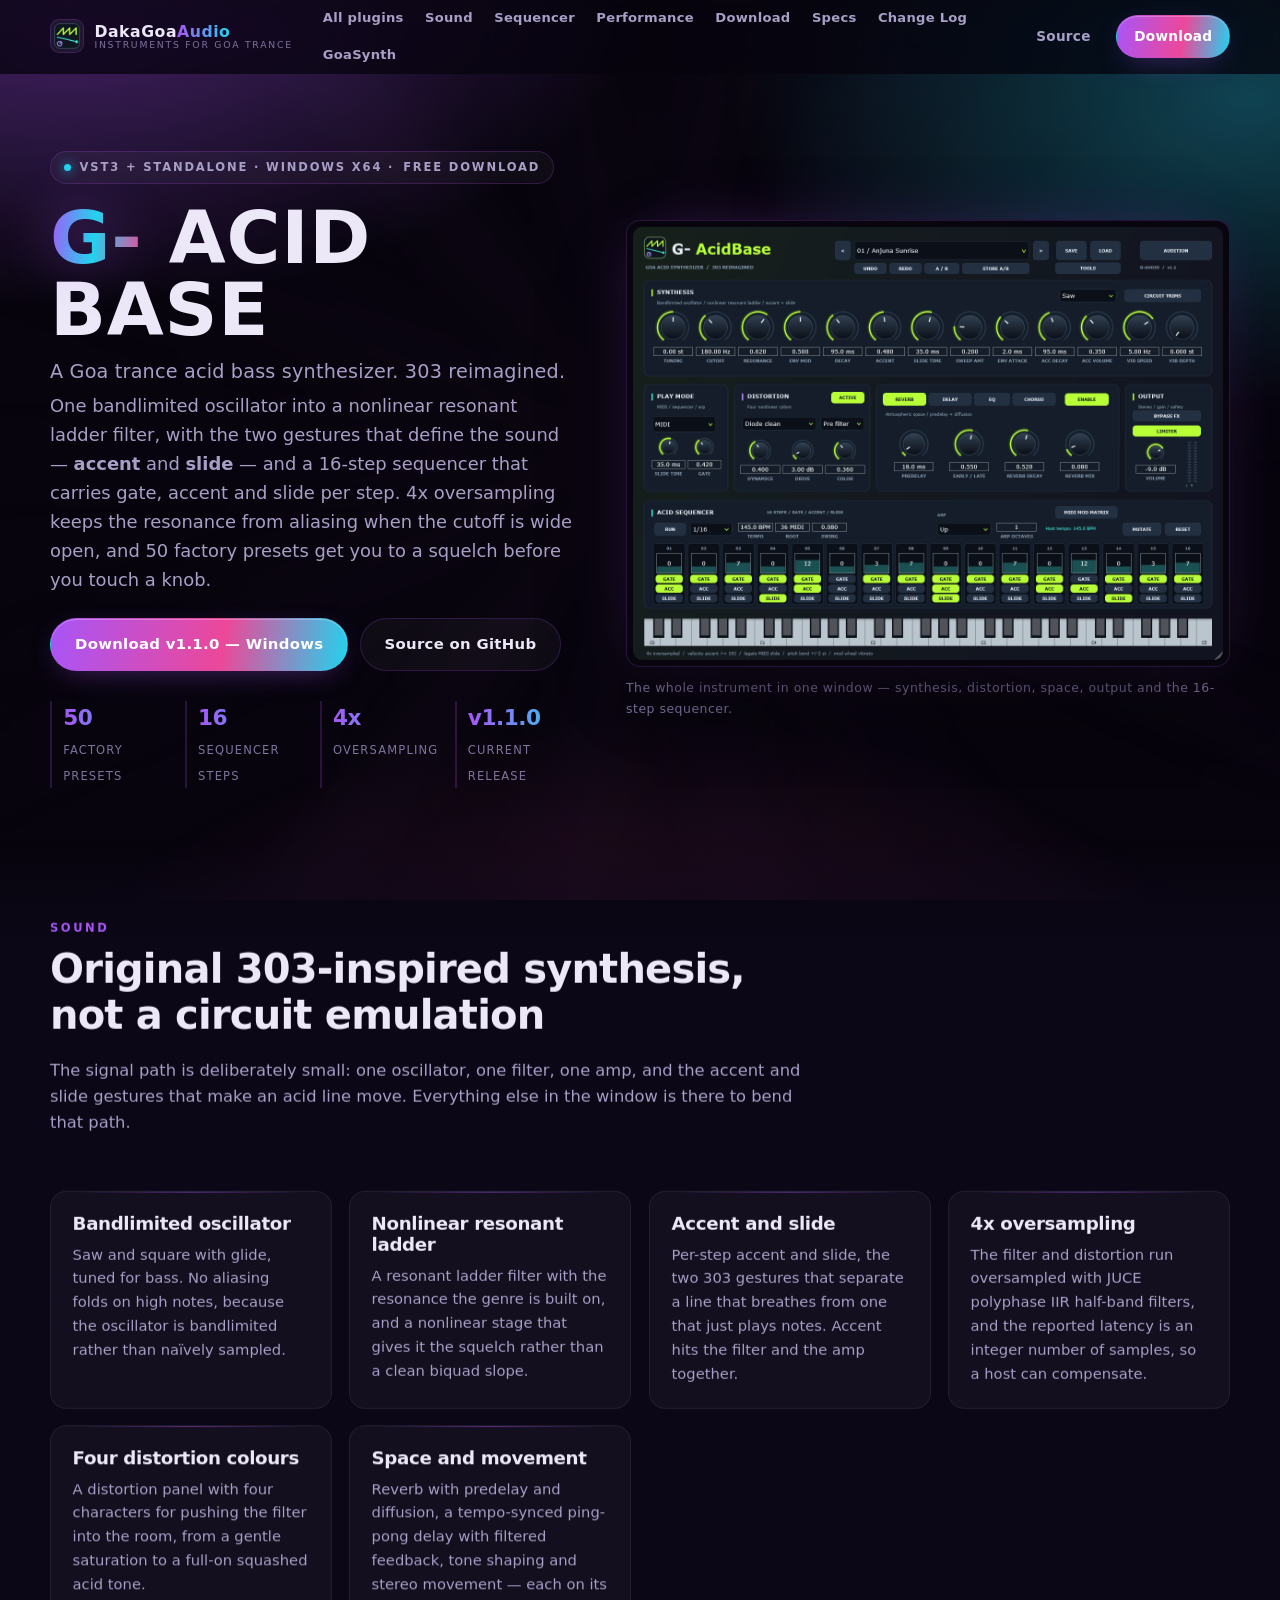
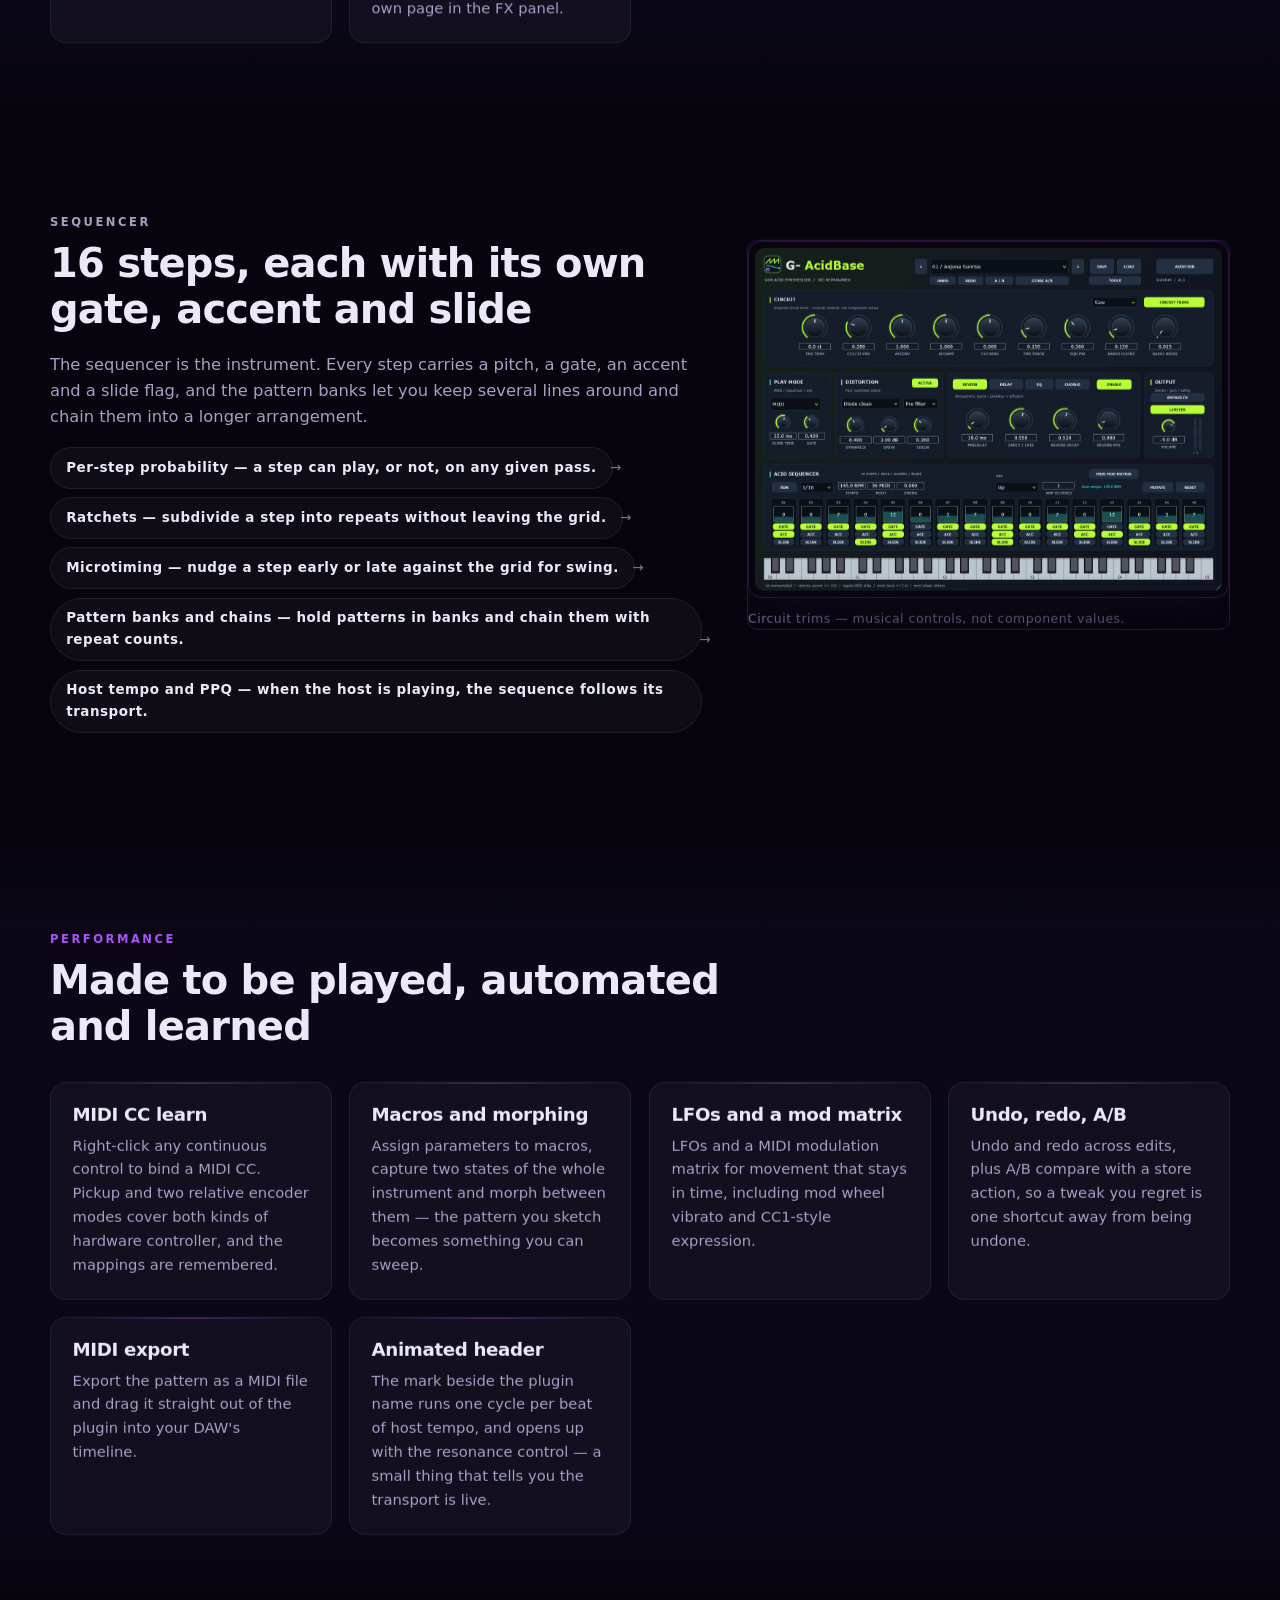
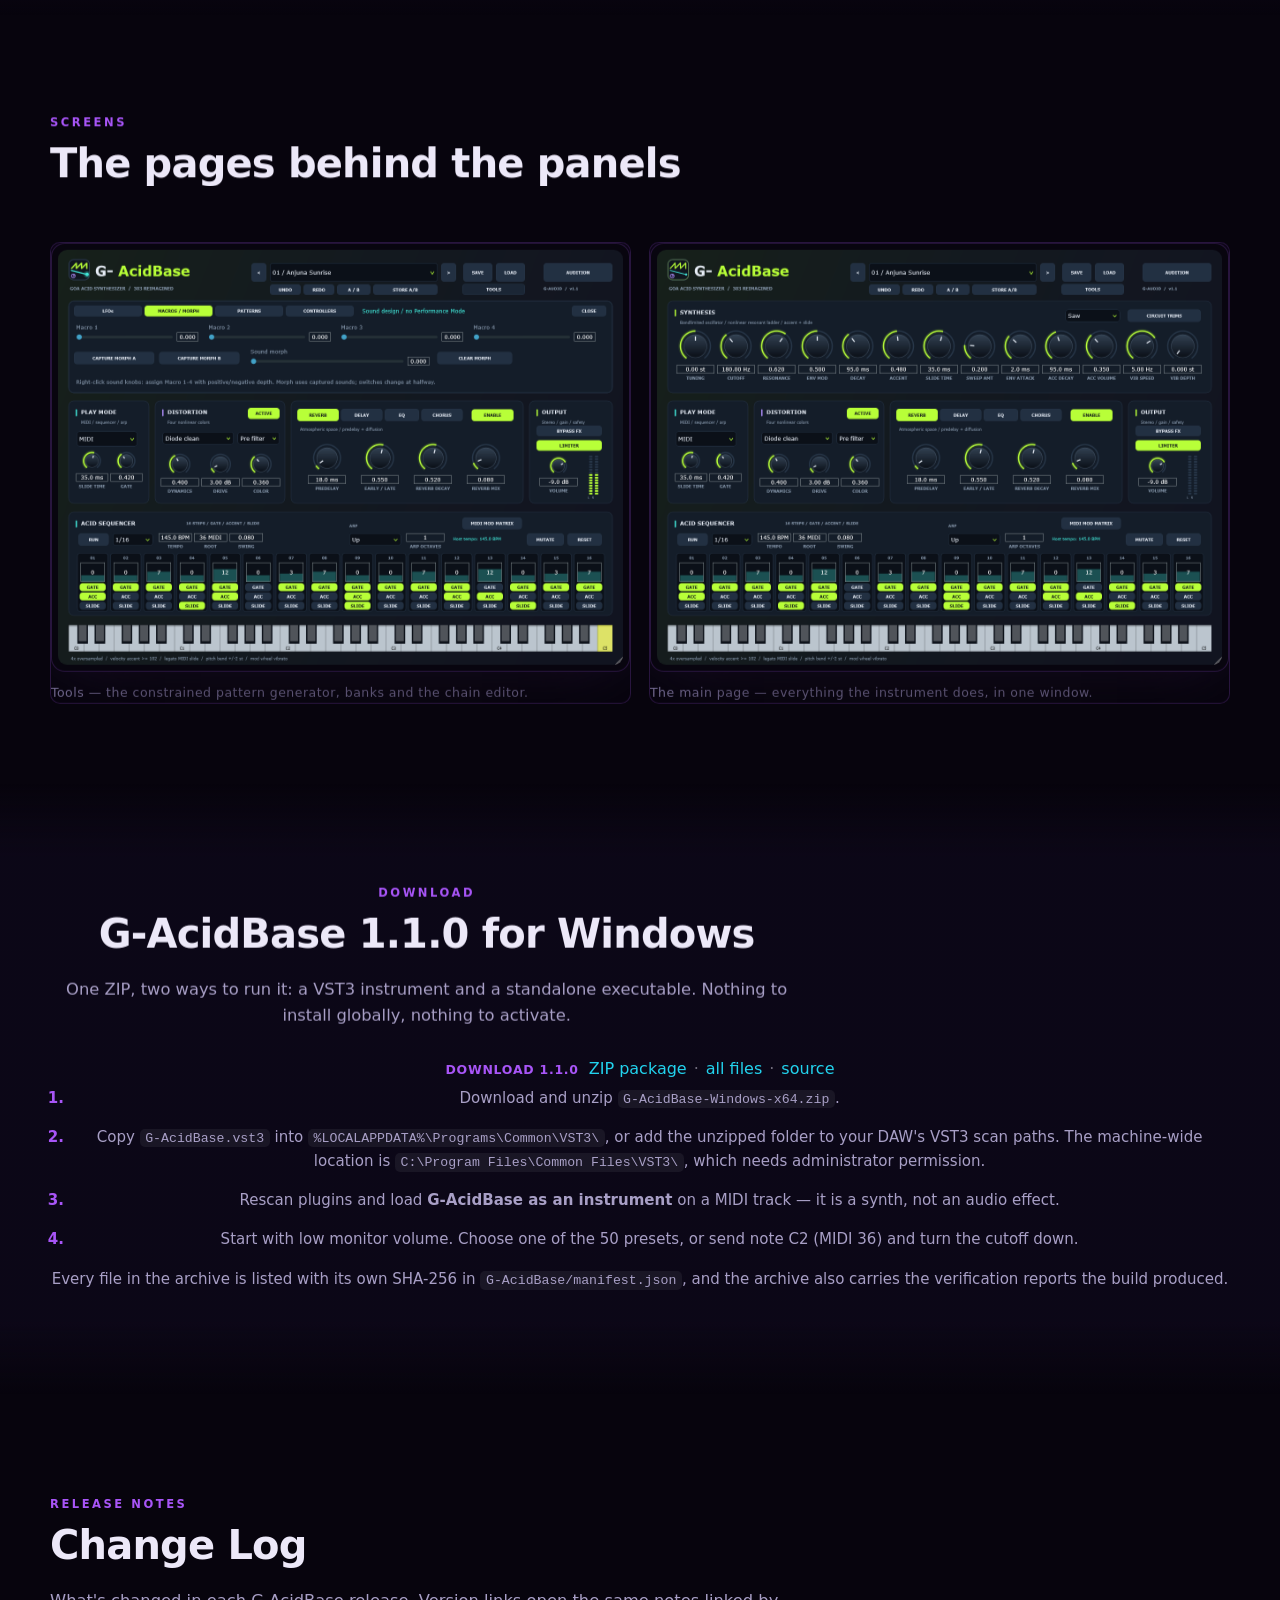
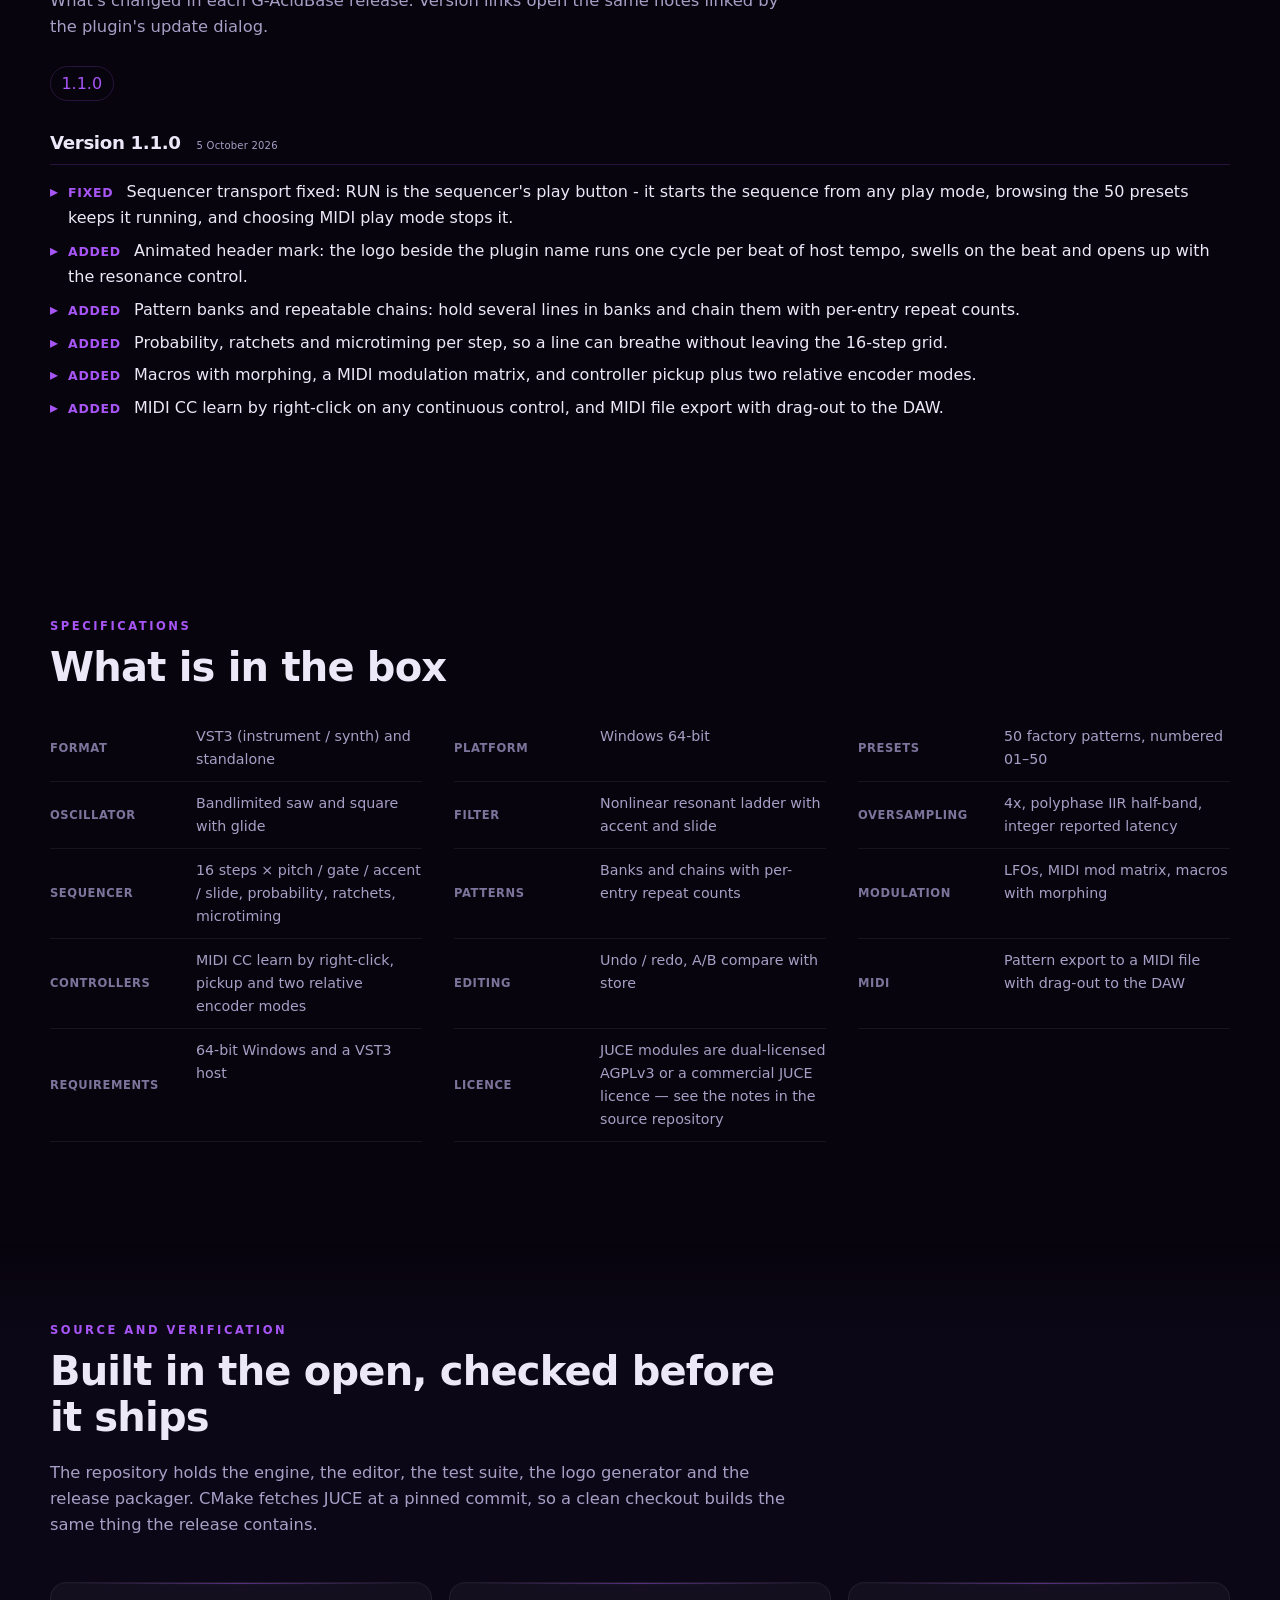
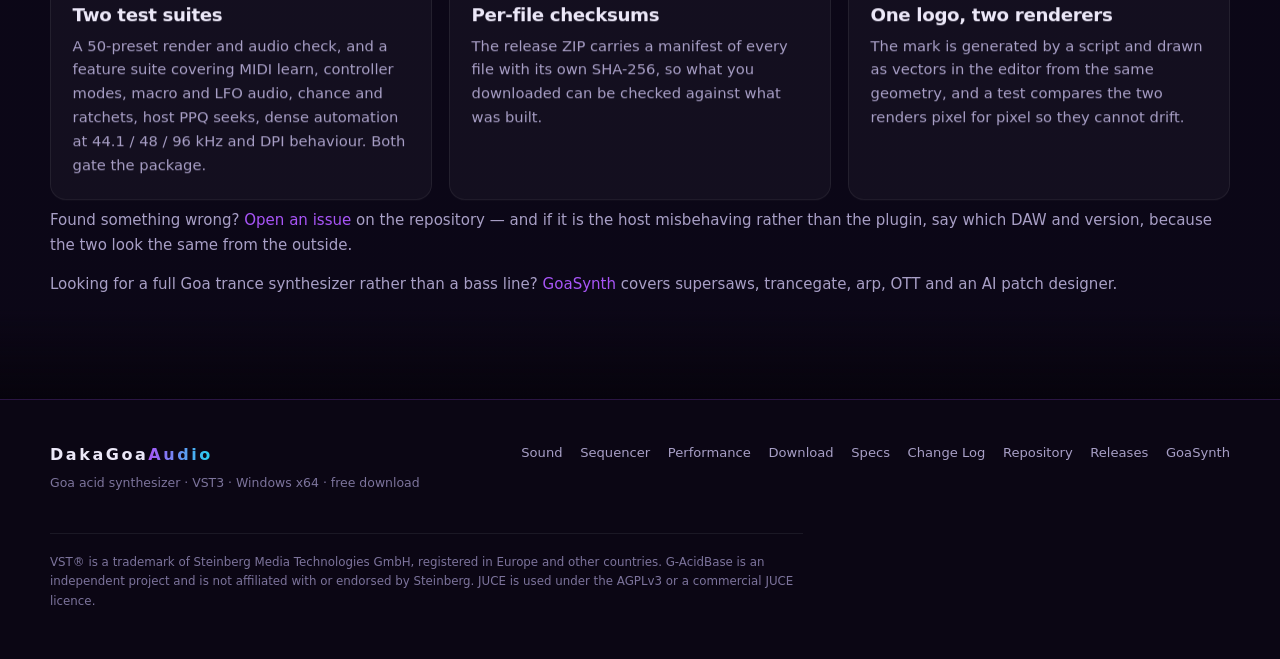
==== commit 380b4af2: "Give DakaGoaAudio a two-plugin home with separate product guides Preserve existing update-feed and d" ====
--- a/docs/gacidbase/index.html
+++ b/docs/gacidbase/index.html
@@ -3,7 +3,7 @@
 <head>
 <meta charset="utf-8">
 <meta name="viewport" content="width=device-width, initial-scale=1">
-<title>G-AcidBase — Goa Acid Bass VST3 · free download</title>
+<title>G-AcidBase — Goa Acid Bass VST3 · free download | DakaGoaAudio</title>
 <meta name="description" content="G-AcidBase is a 4x oversampled acid bass synthesizer for Goa trance: a bandlimited oscillator into a nonlinear resonant ladder filter, accent and slide, a 16-step sequencer with gate, accent and slide per step, pattern banks and chains, LFOs, probability and ratchets. 50 factory presets, Windows VST3 and standalone, free download.">
 <meta name="robots" content="index, follow, max-image-preview:large">
 
@@ -11,24 +11,24 @@
      every canonical link under docs/ and writes robots.txt, sitemap.xml and the
      absolute URLs in each head from them, so this line is where the page says
      where it lives. -->
-<link rel="canonical" href="https://y4m4.github.io/GoaSynth/gacidbase/">
+<link rel="canonical" href="https://dakagoa.github.io/GoaSynth/gacidbase/">
 
 <meta property="og:type" content="website">
-<meta property="og:site_name" content="GoaSynth">
-<meta property="og:url" content="https://y4m4.github.io/GoaSynth/gacidbase/">
+<meta property="og:site_name" content="DakaGoaAudio">
+<meta property="og:url" content="https://dakagoa.github.io/GoaSynth/gacidbase/">
 <meta property="og:locale" content="en">
 <meta property="og:title" content="G-AcidBase — Goa Acid Bass VST3">
 <meta property="og:description" content="4x oversampled acid bass for Goa trance: bandlimited oscillator into a resonant ladder filter, accent and slide, a 16-step sequencer with per-step gate, accent and slide, pattern banks, LFOs, probability and ratchets. 50 factory presets, free for Windows.">
-<meta property="og:image" content="https://y4m4.github.io/GoaSynth/assets/ui-overview.png">
+<meta property="og:image" content="https://dakagoa.github.io/GoaSynth/assets/gacidbase-ui.png">
 <meta property="og:image:type" content="image/png">
-<meta property="og:image:width" content="1120">
-<meta property="og:image:height" content="780">
-<meta property="og:image:alt" content="The GoaSynth interface in its UV GOA skin.">
+<meta property="og:image:width" content="1280">
+<meta property="og:image:height" content="940">
+<meta property="og:image:alt" content="The G-AcidBase interface with its synthesis controls and 16-step acid sequencer.">
 <meta name="twitter:card" content="summary_large_image">
 <meta name="twitter:title" content="G-AcidBase — Goa Acid Bass VST3">
 <meta name="twitter:description" content="4x oversampled acid bass for Goa trance: resonant ladder filter, accent and slide, 16-step sequencer with gate, accent and slide per step, 50 factory presets. Free for Windows.">
-<meta name="twitter:image" content="https://y4m4.github.io/GoaSynth/assets/ui-overview.png">
-<meta name="twitter:image:alt" content="The GoaSynth interface in its UV GOA skin.">
+<meta name="twitter:image" content="https://dakagoa.github.io/GoaSynth/assets/gacidbase-ui.png">
+<meta name="twitter:image:alt" content="The G-AcidBase interface with its synthesis controls and 16-step acid sequencer.">
 <meta name="theme-color" content="#0b0714">
 <link rel="icon" href="../favicon.ico">
 <link rel="apple-touch-icon" href="../assets/icon_256.png">
@@ -44,26 +44,26 @@
   "@graph": [
     {
       "@type": "WebSite",
-      "@id": "https://y4m4.github.io/GoaSynth/#website",
-      "url": "https://y4m4.github.io/GoaSynth/",
-      "name": "GoaSynth",
+      "@id": "https://dakagoa.github.io/GoaSynth/#website",
+      "url": "https://dakagoa.github.io/GoaSynth/",
+      "name": "DakaGoaAudio",
       "inLanguage": "en",
-      "description": "GoaSynth — a Goa trance VST3 synthesizer: 303 acid, supersaws, tempo-locked trancegate and arp, OTT, and an offline AI patch designer."
+      "description": "DakaGoaAudio — instruments for Goa trance: GoaSynth and G-AcidBase."
     },
     {
       "@type": "SoftwareApplication",
-      "@id": "https://y4m4.github.io/GoaSynth/gacidbase/#software",
+      "@id": "https://dakagoa.github.io/GoaSynth/gacidbase/#software",
       "name": "G-AcidBase",
       "applicationCategory": "MultimediaApplication",
       "applicationSubCategory": "Audio plugin (VST3)",
       "operatingSystem": "Windows",
       "softwareRequirements": "A VST3 host on 64-bit Windows — FL Studio, Ableton Live, Bitwig Studio, REAPER, Cubase",
-      "url": "https://y4m4.github.io/GoaSynth/gacidbase/",
-      "image": "https://y4m4.github.io/GoaSynth/assets/gacidbase-ui.png",
+      "url": "https://dakagoa.github.io/GoaSynth/gacidbase/",
+      "image": "https://dakagoa.github.io/GoaSynth/assets/gacidbase-ui.png",
       "screenshot": [
-        "https://y4m4.github.io/GoaSynth/assets/gacidbase-ui.png",
-        "https://y4m4.github.io/GoaSynth/assets/gacidbase-circuit.png",
-        "https://y4m4.github.io/GoaSynth/assets/gacidbase-tools.png"
+        "https://dakagoa.github.io/GoaSynth/assets/gacidbase-ui.png",
+        "https://dakagoa.github.io/GoaSynth/assets/gacidbase-circuit.png",
+        "https://dakagoa.github.io/GoaSynth/assets/gacidbase-tools.png"
       ],
       "description": "A 4x oversampled acid bass synthesizer built for Goa trance: a bandlimited oscillator into a nonlinear resonant ladder filter with accent and slide, a 16-step sequencer with gate, accent and slide per step, pattern banks and chains, LFOs, probability, ratchets and microtiming, a MIDI modulation matrix, macros with morphing, controller pickup and relative encoder modes, undo/redo and A/B compare, MIDI CC learn by right-click and MIDI file export by drag. 50 factory presets.",
       "featureList": [
@@ -79,7 +79,7 @@
       ],
       "offers": {
         "@type": "Offer",
-        "url": "https://y4m4.github.io/GoaSynth/gacidbase/#download",
+        "url": "https://dakagoa.github.io/GoaSynth/gacidbase/#download",
         "price": "0.00",
         "priceCurrency": "EUR",
         "availability": "https://schema.org/InStock",
@@ -100,26 +100,31 @@
 
 <header class="topbar" id="topbar">
   <div class="wrap topbar-inner">
-    <a class="brand" href="#top">
+    <a class="brand" href="../" aria-label="DakaGoaAudio home">
       <span class="brand-mark" aria-hidden="true">
         <img src="../assets/gacidbase-logo.png" width="26" height="26" alt="">
       </span>
       <span class="brand-text">
-        <strong>G- <span>ACID BASE</span></strong>
-        <em>Goa Acid Synthesizer</em>
+        <strong>DakaGoa<span>Audio</span></strong>
+        <em>Instruments for Goa trance</em>
       </span>
     </a>
     <nav class="nav" id="nav" aria-label="Sections">
+      <a href="../">All plugins</a>
       <a href="#sound">Sound</a>
       <a href="#sequencer">Sequencer</a>
       <a href="#performance">Performance</a>
       <a href="#download">Download</a>
       <a href="#specs">Specs</a>
-      <a href="../">GoaSynth</a>
+      <a href="#changelog">Change Log</a>
+      <a href="../goasynth/">GoaSynth</a>
     </nav>
     <div class="topbar-actions">
-      <a class="btn btn-ghost" href="https://github.com/Y4m4/G-AcidBase" target="_blank" rel="noopener">Source</a>
+      <a class="btn btn-ghost" href="https://github.com/DakaGoa/G-AcidBase" target="_blank" rel="noopener">Source</a>
       <a class="btn btn-primary" href="#download">Download</a>
+      <button class="burger" id="burger" aria-label="Menu" aria-expanded="false" aria-controls="nav">
+        <span></span><span></span><span></span>
+      </button>
     </div>
   </div>
 </header>
@@ -143,8 +148,8 @@
           before you touch a knob.
         </p>
         <div class="cta-row">
-          <a class="btn btn-primary btn-lg" href="https://github.com/Y4m4/G-AcidBase/releases/download/v1.1.0/G-AcidBase-Windows-x64.zip">Download v1.1.0 — Windows</a>
-          <a class="btn btn-outline btn-lg" href="https://github.com/Y4m4/G-AcidBase" target="_blank" rel="noopener">Source on GitHub</a>
+          <a class="btn btn-primary btn-lg" href="https://github.com/DakaGoa/G-AcidBase/releases/download/v1.1.0/G-AcidBase-Windows-x64.zip">Download v1.1.0 — Windows</a>
+          <a class="btn btn-outline btn-lg" href="https://github.com/DakaGoa/G-AcidBase" target="_blank" rel="noopener">Source on GitHub</a>
         </div>
         <ul class="stat-strip">
           <li><b>50</b><span>factory presets</span></li>
@@ -322,7 +327,7 @@
         </p>
       </header>
 
-      <p class="release-downloads"><span class="dl-label">Download 1.1.0</span><a href="https://github.com/Y4m4/G-AcidBase/releases/download/v1.1.0/G-AcidBase-Windows-x64.zip">ZIP package</a><span class="sep">·</span><a href="https://github.com/Y4m4/G-AcidBase/releases/tag/v1.1.0">all files</a><span class="sep">·</span><a href="https://github.com/Y4m4/G-AcidBase" target="_blank" rel="noopener">source</a></p>
+      <p class="release-downloads"><span class="dl-label">Download 1.1.0</span><a href="https://github.com/DakaGoa/G-AcidBase/releases/download/v1.1.0/G-AcidBase-Windows-x64.zip">ZIP package</a><span class="sep">·</span><a href="https://github.com/DakaGoa/G-AcidBase/releases/tag/v1.1.0">all files</a><span class="sep">·</span><a href="https://github.com/DakaGoa/G-AcidBase" target="_blank" rel="noopener">source</a></p>
 
       <ol class="steps">
         <li>Download and unzip <code>G-AcidBase-Windows-x64.zip</code>.</li>
@@ -335,6 +340,32 @@
         Every file in the archive is listed with its own SHA-256 in <code>G-AcidBase/manifest.json</code>,
         and the archive also carries the verification reports the build produced.
       </p>
+    </div>
+  </section>
+
+  <!-- ================= CHANGE LOG ================= -->
+  <section class="section" id="changelog" aria-labelledby="changelog-title">
+    <div class="wrap">
+      <header class="section-head">
+        <p class="kicker">Release notes</p>
+        <h2 id="changelog-title">Change Log</h2>
+        <p class="section-lede">What's changed in each G-AcidBase release. Version links open the same notes linked by the plugin's update dialog.</p>
+      </header>
+      <!-- Generated from tools/gacidbase/CHANGELOG.md. Edit the changelog, not this block. -->
+      <!-- gacidbase-changelog:begin -->
+      <nav class="release-versions" aria-label="Release versions"><a href="#v1.1.0">1.1.0</a></nav>
+      <article class="release-entry" aria-labelledby="v1.1.0">
+        <h3 id="v1.1.0"><a href="#v1.1.0">Version 1.1.0</a> <time class="ver-date" datetime="2026-10-05">5 October 2026</time></h3>
+        <ul class="changelog">
+          <li><span class="cat">Fixed</span> Sequencer transport fixed: RUN is the sequencer&#x27;s play button - it starts the sequence from any play mode, browsing the 50 presets keeps it running, and choosing MIDI play mode stops it.</li>
+          <li><span class="cat">Added</span> Animated header mark: the logo beside the plugin name runs one cycle per beat of host tempo, swells on the beat and opens up with the resonance control.</li>
+          <li><span class="cat">Added</span> Pattern banks and repeatable chains: hold several lines in banks and chain them with per-entry repeat counts.</li>
+          <li><span class="cat">Added</span> Probability, ratchets and microtiming per step, so a line can breathe without leaving the 16-step grid.</li>
+          <li><span class="cat">Added</span> Macros with morphing, a MIDI modulation matrix, and controller pickup plus two relative encoder modes.</li>
+          <li><span class="cat">Added</span> MIDI CC learn by right-click on any continuous control, and MIDI file export with drag-out to the DAW.</li>
+        </ul>
+      </article>
+      <!-- gacidbase-changelog:end -->
     </div>
   </section>
 
@@ -395,13 +426,13 @@
         </article>
       </div>
       <p class="note">
-        Found something wrong? <a href="https://github.com/Y4m4/G-AcidBase/issues" target="_blank" rel="noopener">Open an issue</a>
+        Found something wrong? <a href="https://github.com/DakaGoa/G-AcidBase/issues" target="_blank" rel="noopener">Open an issue</a>
         on the repository — and if it is the host misbehaving rather than the plugin, say which
         DAW and version, because the two look the same from the outside.
       </p>
       <p class="note">
         Looking for a full Goa trance synthesizer rather than a bass line?
-        <a href="../">GoaSynth</a> covers supersaws, trancegate, arp, OTT and an AI patch designer.
+        <a href="../goasynth/">GoaSynth</a> covers supersaws, trancegate, arp, OTT and an AI patch designer.
       </p>
     </div>
   </section>
@@ -411,7 +442,7 @@
 <footer class="footer">
   <div class="wrap footer-inner">
     <div class="footer-brand">
-      <strong>G- <span>ACID BASE</span></strong>
+      <strong>DakaGoa<span>Audio</span></strong>
       <p>Goa acid synthesizer · VST3 · Windows x64 · free download</p>
     </div>
     <nav class="footer-nav" aria-label="Footer">
@@ -420,9 +451,10 @@
       <a href="#performance">Performance</a>
       <a href="#download">Download</a>
       <a href="#specs">Specs</a>
-      <a href="https://github.com/Y4m4/G-AcidBase" target="_blank" rel="noopener">Repository</a>
-      <a href="https://github.com/Y4m4/G-AcidBase/releases" target="_blank" rel="noopener">Releases</a>
-      <a href="../">GoaSynth</a>
+      <a href="#changelog">Change Log</a>
+      <a href="https://github.com/DakaGoa/G-AcidBase" target="_blank" rel="noopener">Repository</a>
+      <a href="https://github.com/DakaGoa/G-AcidBase/releases" target="_blank" rel="noopener">Releases</a>
+      <a href="../goasynth/">GoaSynth</a>
     </nav>
     <p class="footer-legal">
       VST® is a trademark of Steinberg Media Technologies GmbH, registered in Europe and other countries.
@@ -432,5 +464,6 @@
   </div>
 </footer>
 
+<script src="../app.js"></script>
 </body>
 </html>
--- a/docs/styles.css
+++ b/docs/styles.css
@@ -242,6 +242,23 @@
   background: linear-gradient(90deg, var(--accent), var(--accent-2));
   -webkit-background-clip: text; background-clip: text; color: transparent; }
 .stat-strip span { font-size: .72rem; color: var(--faint); text-transform: uppercase; letter-spacing: .1em; }
+
+/* ---------- DAKAGOAUDIO CATALOGUE ---------- */
+.sr-only { position: absolute; width: 1px; height: 1px; padding: 0; margin: -1px; overflow: hidden; clip-path: inset(50%); white-space: nowrap; border: 0; }
+.brand-text strong { letter-spacing: .035em; }
+.product-overview h2 { font-size: clamp(2.6rem, 1.6rem + 4.6vw, 4.6rem); letter-spacing: .01em; margin: 0 0 .35rem; line-height: .98; }
+.product-overview h2 a { color: var(--text); text-decoration: none; }
+.product-overview h2 .grad { background: linear-gradient(96deg, var(--accent), var(--accent-2) 48%, var(--accent-3)); -webkit-background-clip: text; background-clip: text; color: transparent; }
+.product-overview h2 small { display: block; font-size: clamp(.95rem, .8rem + .5vw, 1.2rem); font-weight: 500; letter-spacing: .01em; color: var(--dim); margin-top: .8rem; line-height: 1.4; }
+.product-image-link { display: block; }
+.product-image-link img { height: auto; cursor: pointer !important; }
+.acid-overview { --accent: #b8ff38; --accent-2: #42e8da; --accent-3: #b290ff; --glow: rgba(184, 255, 56, .22); border-top: 1px solid var(--line); }
+.product-overview :is(h2 a, .product-image-link):focus-visible { outline: 3px solid var(--accent-2); outline-offset: 6px; border-radius: 12px; }
+@media (max-width: 560px) {
+  .brand-text strong { letter-spacing: 0; }
+  .product-overview .eyebrow { display: block; line-height: 1.7; letter-spacing: .08em; }
+  .product-overview .eyebrow .dot { display: inline-block; margin-right: .35rem; }
+}
 
 /* ---------- SCREENSHOTS ---------- */
 .hero-shot { margin: 0; }
@@ -789,6 +806,14 @@
 }
 
 /* --- generated release notes (tools/make-changelog.py) -------------------- */
+#changelog, .release-entry h3 { scroll-margin-top: 100px; }
+.release-entry { margin-top: 2rem; }
+.release-entry h3 { display: flex; flex-wrap: wrap; align-items: baseline; gap: .6rem 1rem; padding-bottom: .65rem; border-bottom: 1px solid var(--line); }
+.release-entry h3 > a { color: var(--text); }
+.release-entry h3:target { border-color: var(--accent-2); }
+.release-versions { display: flex; flex-wrap: wrap; gap: .5rem; color: var(--faint); }
+.release-versions a { padding: .2rem .65rem; border: 1px solid var(--line); border-radius: 999px; }
+.release-entry .ver-date { margin-left: 0; }
 .ver-date {
   color: var(--dim);
   font-size: .55em;
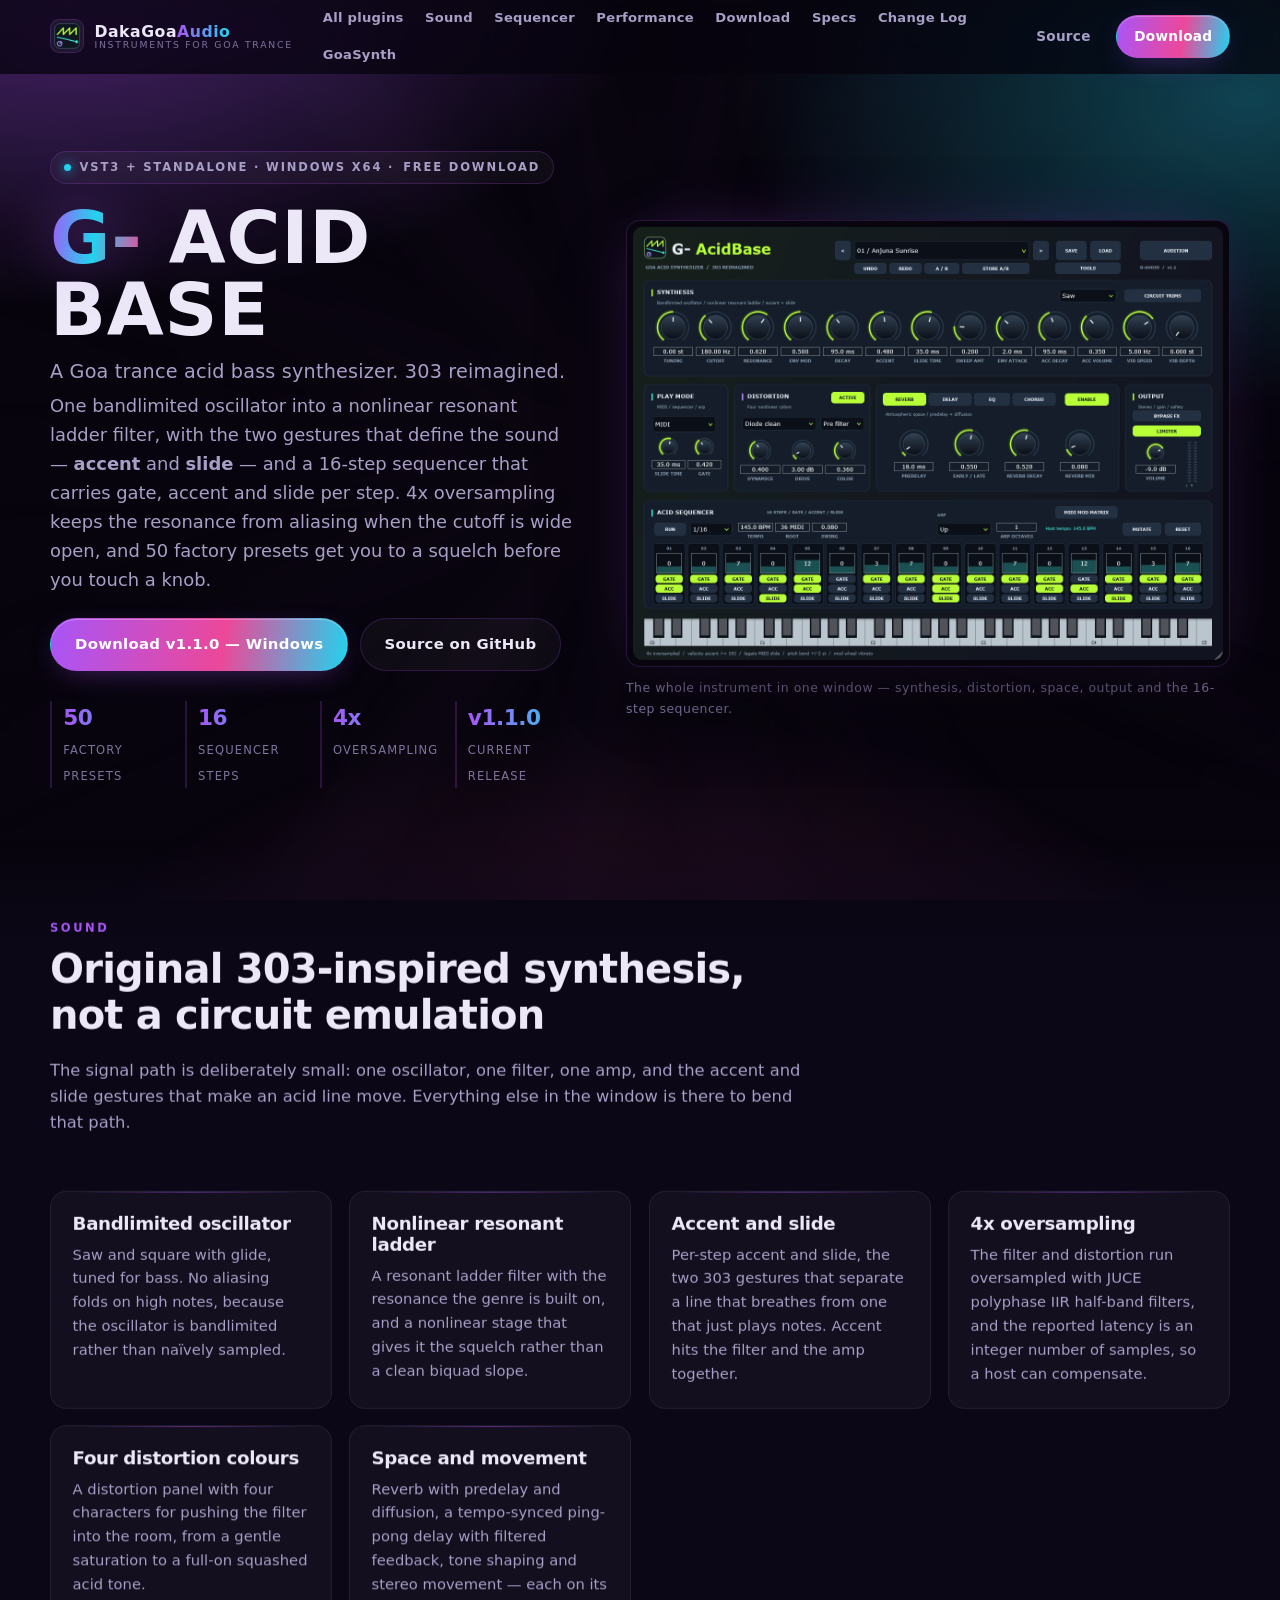
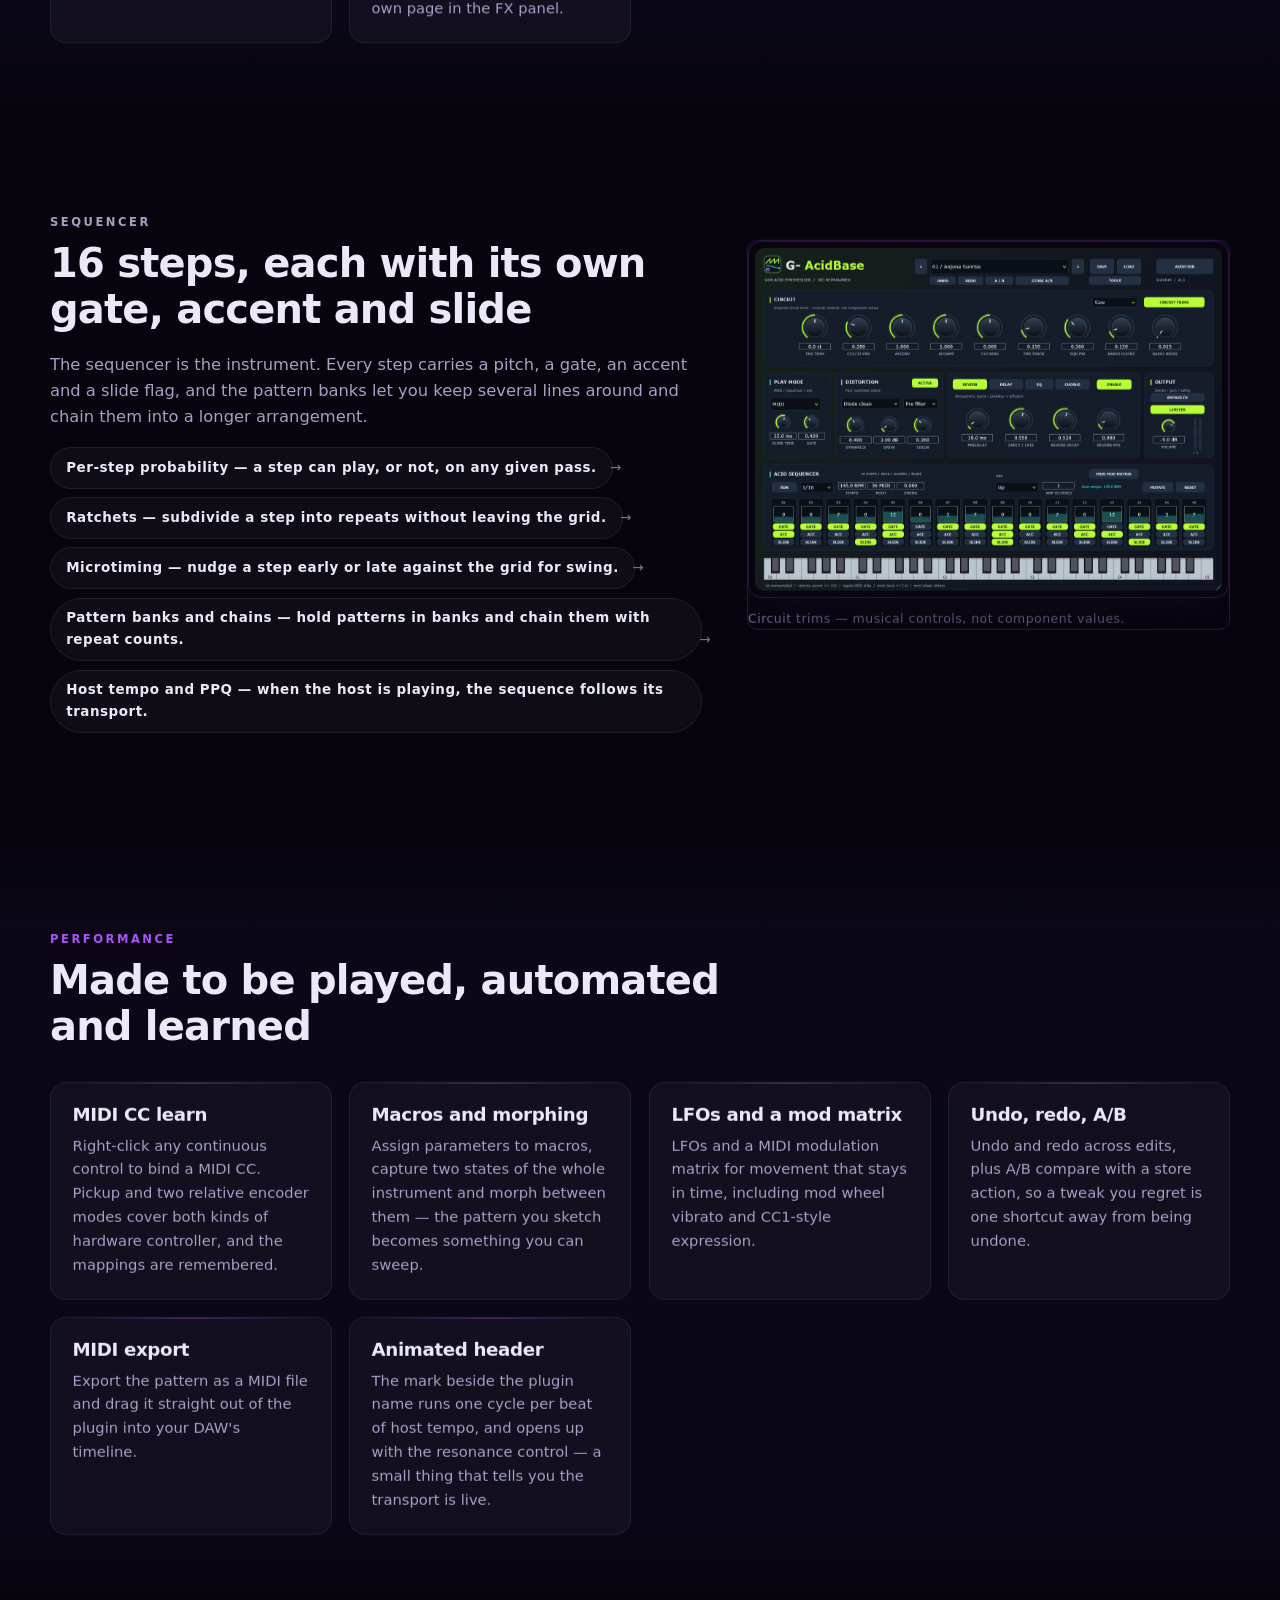
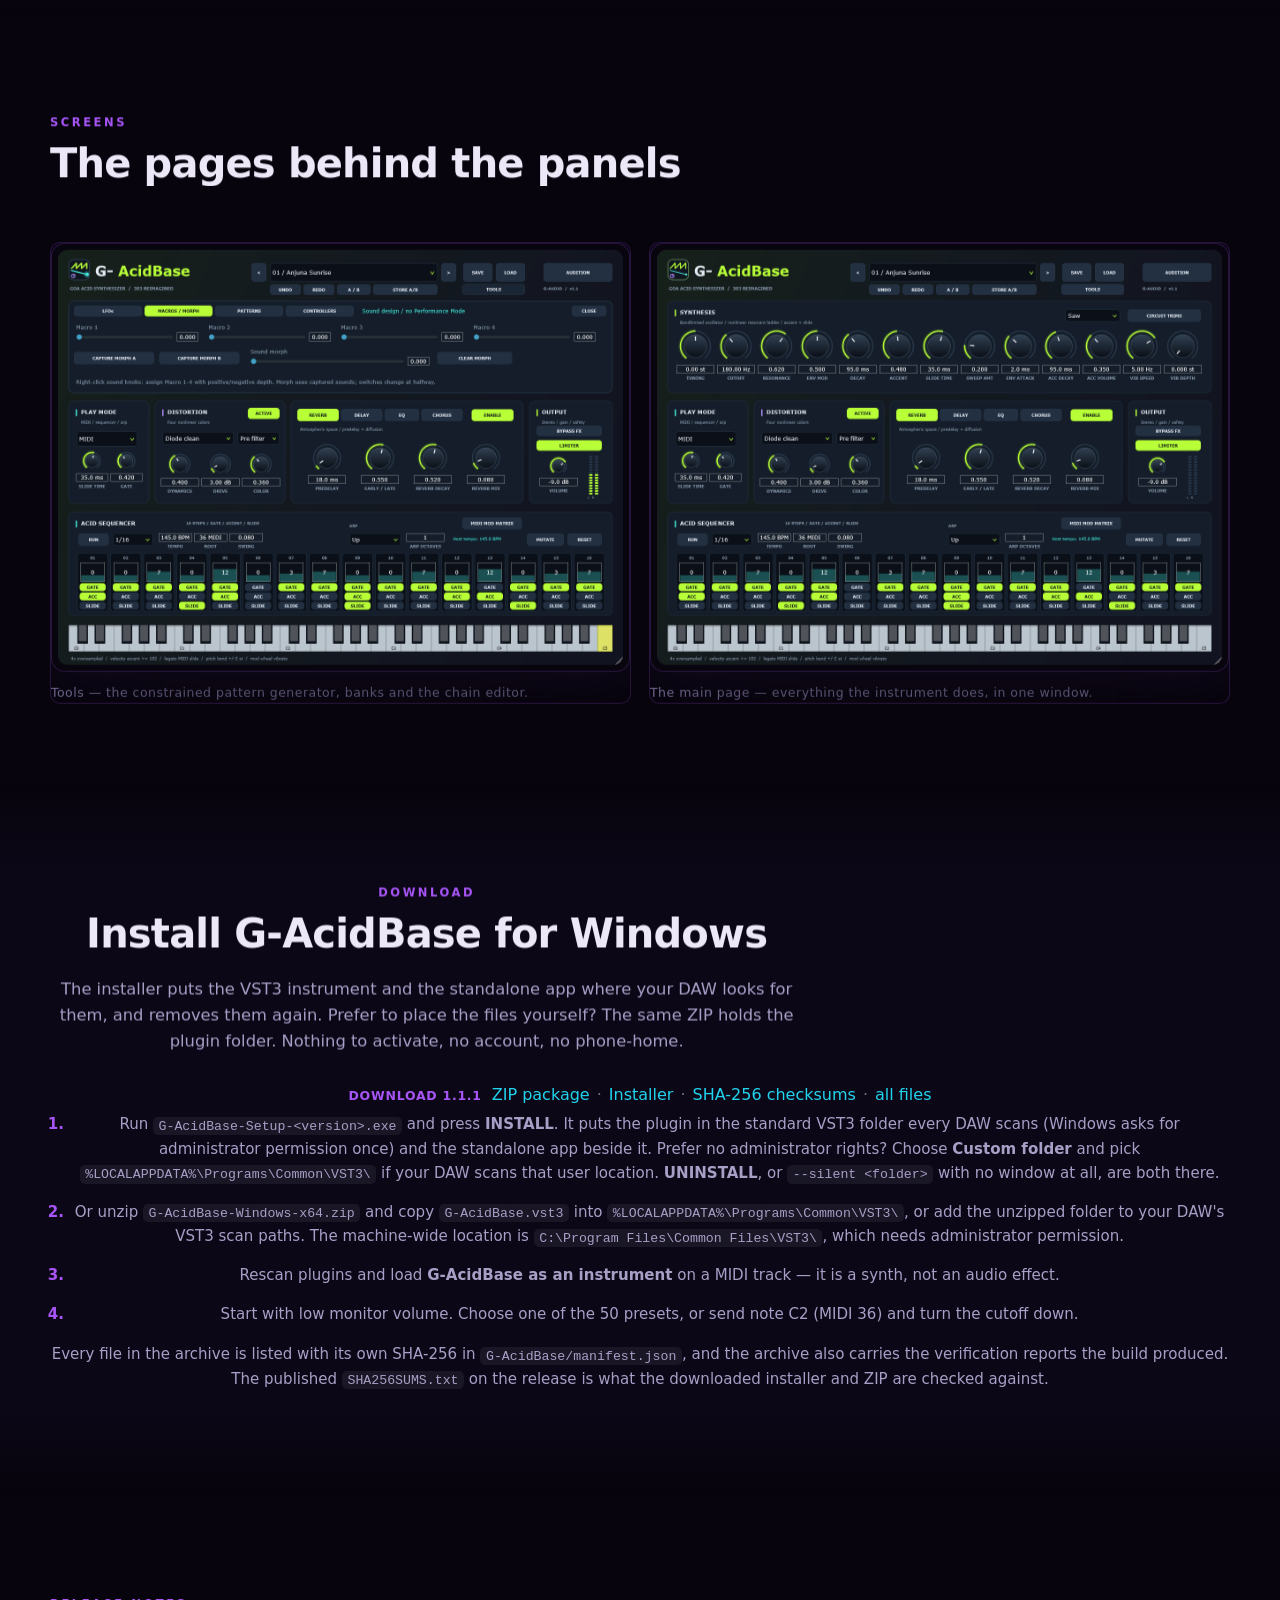
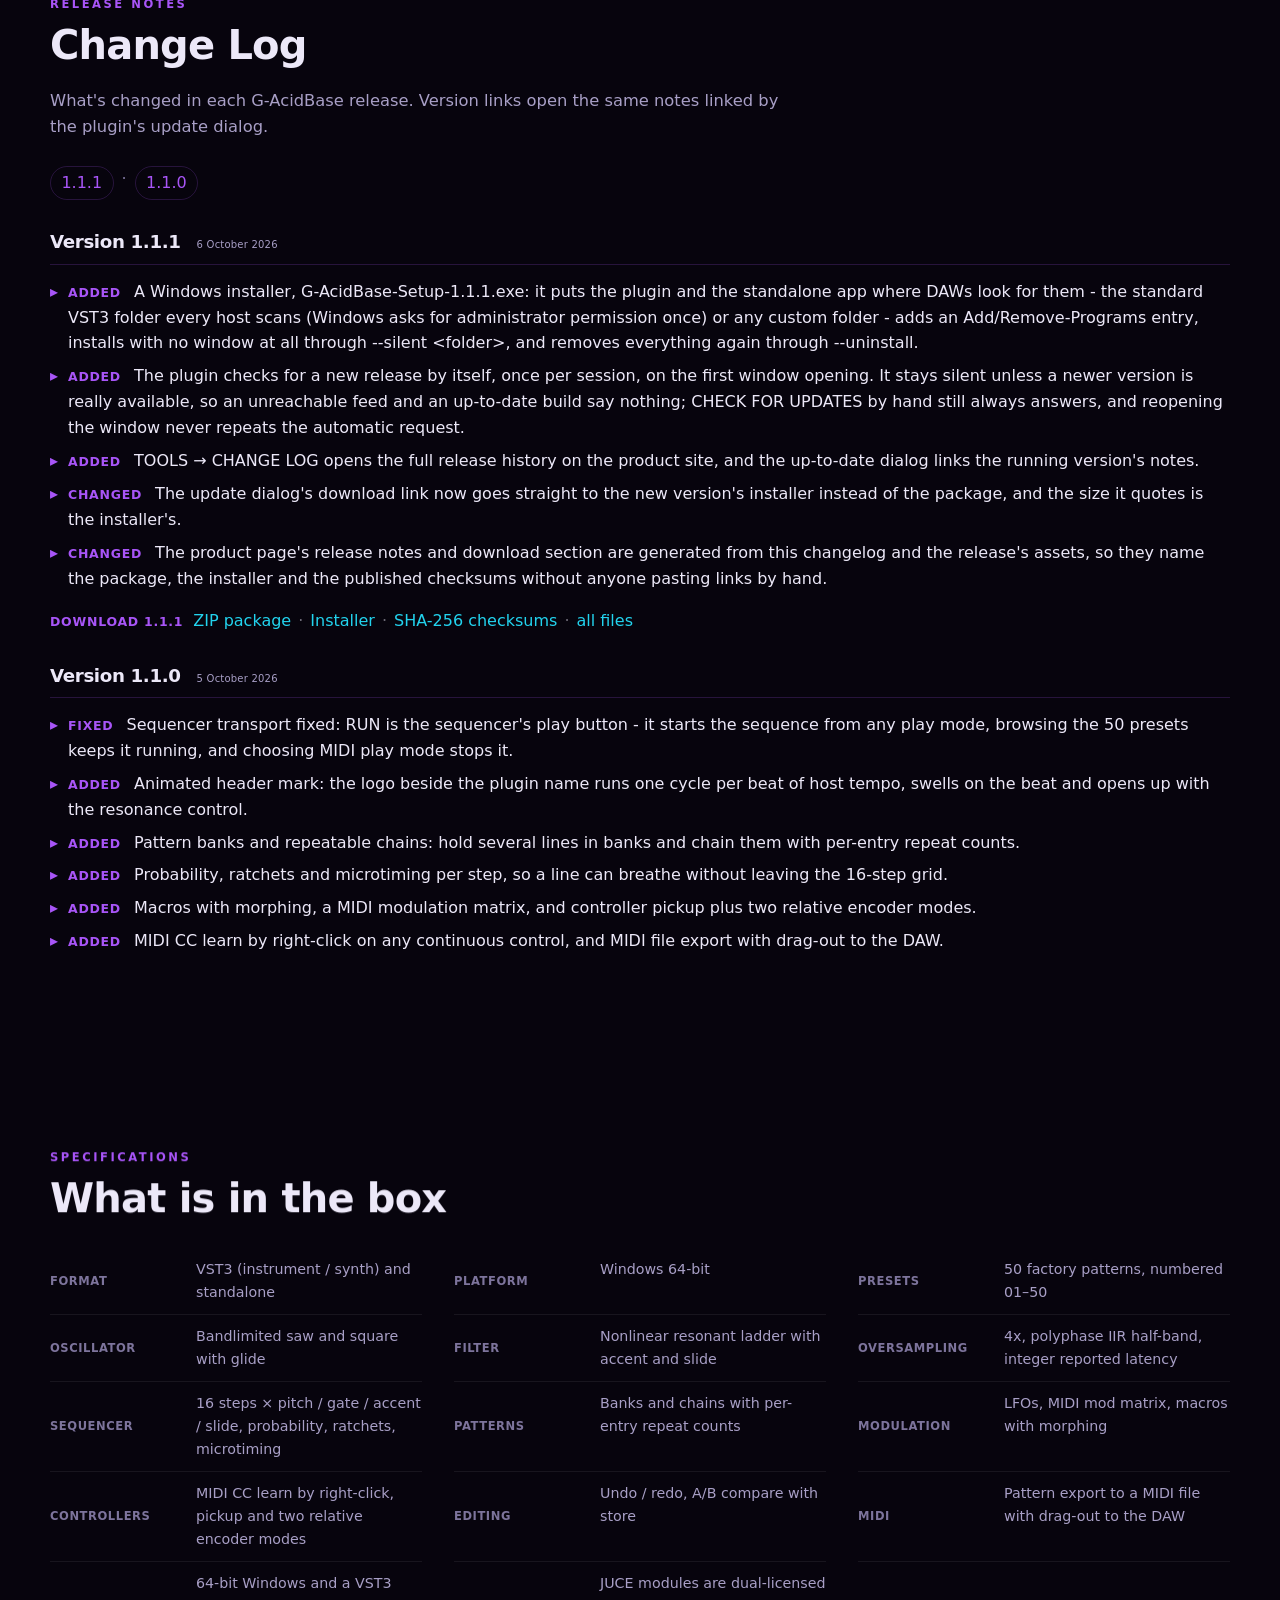
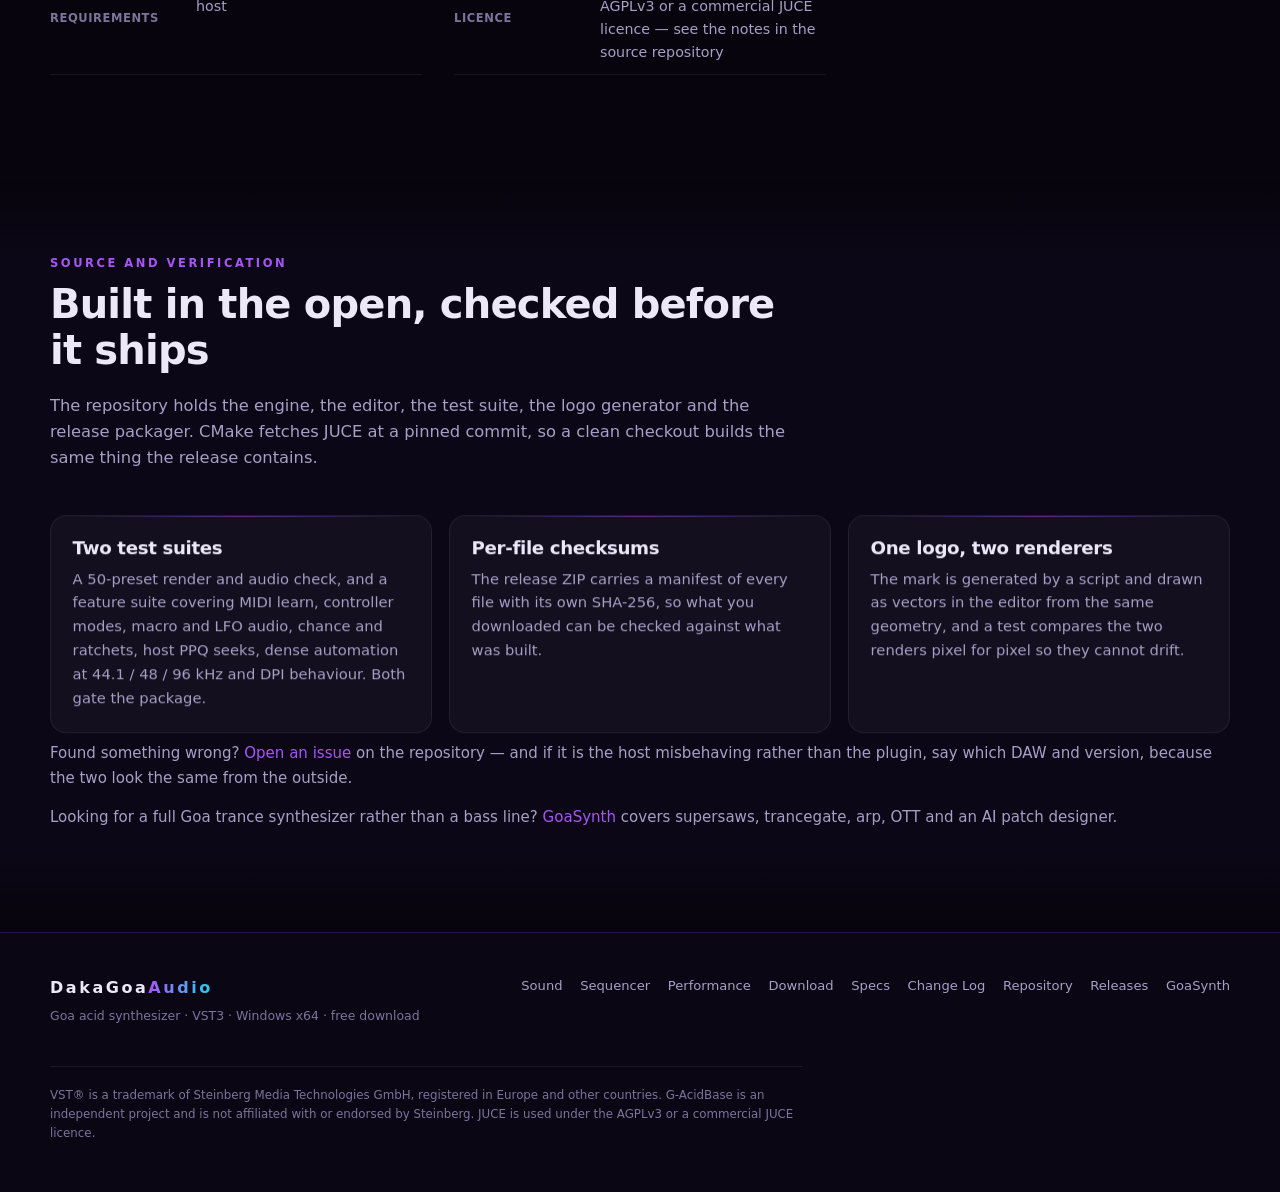
==== commit 7be4bddf: "Give G-AcidBase the download row GoaSynth already publishes A release note that only describes the c" ====
--- a/docs/gacidbase/index.html
+++ b/docs/gacidbase/index.html
@@ -320,25 +320,29 @@
     <div class="wrap">
       <header class="section-head">
         <p class="kicker">Download</p>
-        <h2>G-AcidBase 1.1.0 for Windows</h2>
+        <h2>Install G-AcidBase for Windows</h2>
         <p class="section-lede">
-          One ZIP, two ways to run it: a VST3 instrument and a standalone executable.
-          Nothing to install globally, nothing to activate.
+          The installer puts the VST3 instrument and the standalone app where your DAW looks for them,
+          and removes them again. Prefer to place the files yourself? The same ZIP holds the plugin folder.
+          Nothing to activate, no account, no phone-home.
         </p>
       </header>
 
-      <p class="release-downloads"><span class="dl-label">Download 1.1.0</span><a href="https://github.com/DakaGoa/G-AcidBase/releases/download/v1.1.0/G-AcidBase-Windows-x64.zip">ZIP package</a><span class="sep">·</span><a href="https://github.com/DakaGoa/G-AcidBase/releases/tag/v1.1.0">all files</a><span class="sep">·</span><a href="https://github.com/DakaGoa/G-AcidBase" target="_blank" rel="noopener">source</a></p>
+      <!-- gacidbase-download:begin -->
+      <p class="release-downloads"><span class="dl-label">Download 1.1.1</span><a href="https://github.com/DakaGoa/G-AcidBase/releases/download/v1.1.1/G-AcidBase-Windows-x64.zip">ZIP package</a><span class="sep">·</span><a href="https://github.com/DakaGoa/G-AcidBase/releases/download/v1.1.1/G-AcidBase-Setup-1.1.1.exe">Installer</a><span class="sep">·</span><a href="https://github.com/DakaGoa/G-AcidBase/releases/download/v1.1.1/SHA256SUMS.txt">SHA-256 checksums</a><span class="sep">·</span><a href="https://github.com/DakaGoa/G-AcidBase/releases/tag/v1.1.1">all files</a></p>
+      <!-- gacidbase-download:end -->
 
       <ol class="steps">
-        <li>Download and unzip <code>G-AcidBase-Windows-x64.zip</code>.</li>
-        <li>Copy <code>G-AcidBase.vst3</code> into <code>%LOCALAPPDATA%\Programs\Common\VST3\</code>, or add the unzipped folder to your DAW's VST3 scan paths. The machine-wide location is <code>C:\Program Files\Common Files\VST3\</code>, which needs administrator permission.</li>
+        <li>Run <code>G-AcidBase-Setup-&lt;version&gt;.exe</code> and press <b>INSTALL</b>. It puts the plugin in the standard VST3 folder every DAW scans (Windows asks for administrator permission once) and the standalone app beside it. Prefer no administrator rights? Choose <b>Custom folder</b> and pick <code>%LOCALAPPDATA%\Programs\Common\VST3\</code> if your DAW scans that user location. <b>UNINSTALL</b>, or <code>--silent &lt;folder&gt;</code> with no window at all, are both there.</li>
+        <li>Or unzip <code>G-AcidBase-Windows-x64.zip</code> and copy <code>G-AcidBase.vst3</code> into <code>%LOCALAPPDATA%\Programs\Common\VST3\</code>, or add the unzipped folder to your DAW's VST3 scan paths. The machine-wide location is <code>C:\Program Files\Common Files\VST3\</code>, which needs administrator permission.</li>
         <li>Rescan plugins and load <b>G-AcidBase as an instrument</b> on a MIDI track — it is a synth, not an audio effect.</li>
         <li>Start with low monitor volume. Choose one of the 50 presets, or send note C2 (MIDI 36) and turn the cutoff down.</li>
       </ol>
 
       <p class="note">
         Every file in the archive is listed with its own SHA-256 in <code>G-AcidBase/manifest.json</code>,
-        and the archive also carries the verification reports the build produced.
+        and the archive also carries the verification reports the build produced. The published
+        <code>SHA256SUMS.txt</code> on the release is what the downloaded installer and ZIP are checked against.
       </p>
     </div>
   </section>
@@ -353,7 +357,18 @@
       </header>
       <!-- Generated from tools/gacidbase/CHANGELOG.md. Edit the changelog, not this block. -->
       <!-- gacidbase-changelog:begin -->
-      <nav class="release-versions" aria-label="Release versions"><a href="#v1.1.0">1.1.0</a></nav>
+      <nav class="release-versions" aria-label="Release versions"><a href="#v1.1.1">1.1.1</a> · <a href="#v1.1.0">1.1.0</a></nav>
+      <article class="release-entry" aria-labelledby="v1.1.1">
+        <h3 id="v1.1.1"><a href="#v1.1.1">Version 1.1.1</a> <time class="ver-date" datetime="2026-10-06">6 October 2026</time></h3>
+        <ul class="changelog">
+          <li><span class="cat">Added</span> A Windows installer, G-AcidBase-Setup-1.1.1.exe: it puts the plugin and the standalone app where DAWs look for them - the standard VST3 folder every host scans (Windows asks for administrator permission once) or any custom folder - adds an Add/Remove-Programs entry, installs with no window at all through --silent &lt;folder&gt;, and removes everything again through --uninstall.</li>
+          <li><span class="cat">Added</span> The plugin checks for a new release by itself, once per session, on the first window opening. It stays silent unless a newer version is really available, so an unreachable feed and an up-to-date build say nothing; CHECK FOR UPDATES by hand still always answers, and reopening the window never repeats the automatic request.</li>
+          <li><span class="cat">Added</span> TOOLS → CHANGE LOG opens the full release history on the product site, and the up-to-date dialog links the running version&#x27;s notes.</li>
+          <li><span class="cat">Changed</span> The update dialog&#x27;s download link now goes straight to the new version&#x27;s installer instead of the package, and the size it quotes is the installer&#x27;s.</li>
+          <li><span class="cat">Changed</span> The product page&#x27;s release notes and download section are generated from this changelog and the release&#x27;s assets, so they name the package, the installer and the published checksums without anyone pasting links by hand.</li>
+        </ul>
+        <p class="release-downloads"><span class="dl-label">Download 1.1.1</span><a href="https://github.com/DakaGoa/G-AcidBase/releases/download/v1.1.1/G-AcidBase-Windows-x64.zip">ZIP package</a><span class="sep">·</span><a href="https://github.com/DakaGoa/G-AcidBase/releases/download/v1.1.1/G-AcidBase-Setup-1.1.1.exe">Installer</a><span class="sep">·</span><a href="https://github.com/DakaGoa/G-AcidBase/releases/download/v1.1.1/SHA256SUMS.txt">SHA-256 checksums</a><span class="sep">·</span><a href="https://github.com/DakaGoa/G-AcidBase/releases/tag/v1.1.1">all files</a></p>
+      </article>
       <article class="release-entry" aria-labelledby="v1.1.0">
         <h3 id="v1.1.0"><a href="#v1.1.0">Version 1.1.0</a> <time class="ver-date" datetime="2026-10-05">5 October 2026</time></h3>
         <ul class="changelog">
--- a/docs/styles.css
+++ b/docs/styles.css
@@ -807,6 +807,10 @@
 
 /* --- generated release notes (tools/make-changelog.py) -------------------- */
 #changelog, .release-entry h3 { scroll-margin-top: 100px; }
+/* The GoaSynth notes sit straight under a section head rather than in a
+   .release-entry, and the plugin's update dialog deep-links to them; clear the
+   sticky header for those headings too so both product pages land alike. */
+.section-head > h2[id] { scroll-margin-top: 100px; }
 .release-entry { margin-top: 2rem; }
 .release-entry h3 { display: flex; flex-wrap: wrap; align-items: baseline; gap: .6rem 1rem; padding-bottom: .65rem; border-bottom: 1px solid var(--line); }
 .release-entry h3 > a { color: var(--text); }
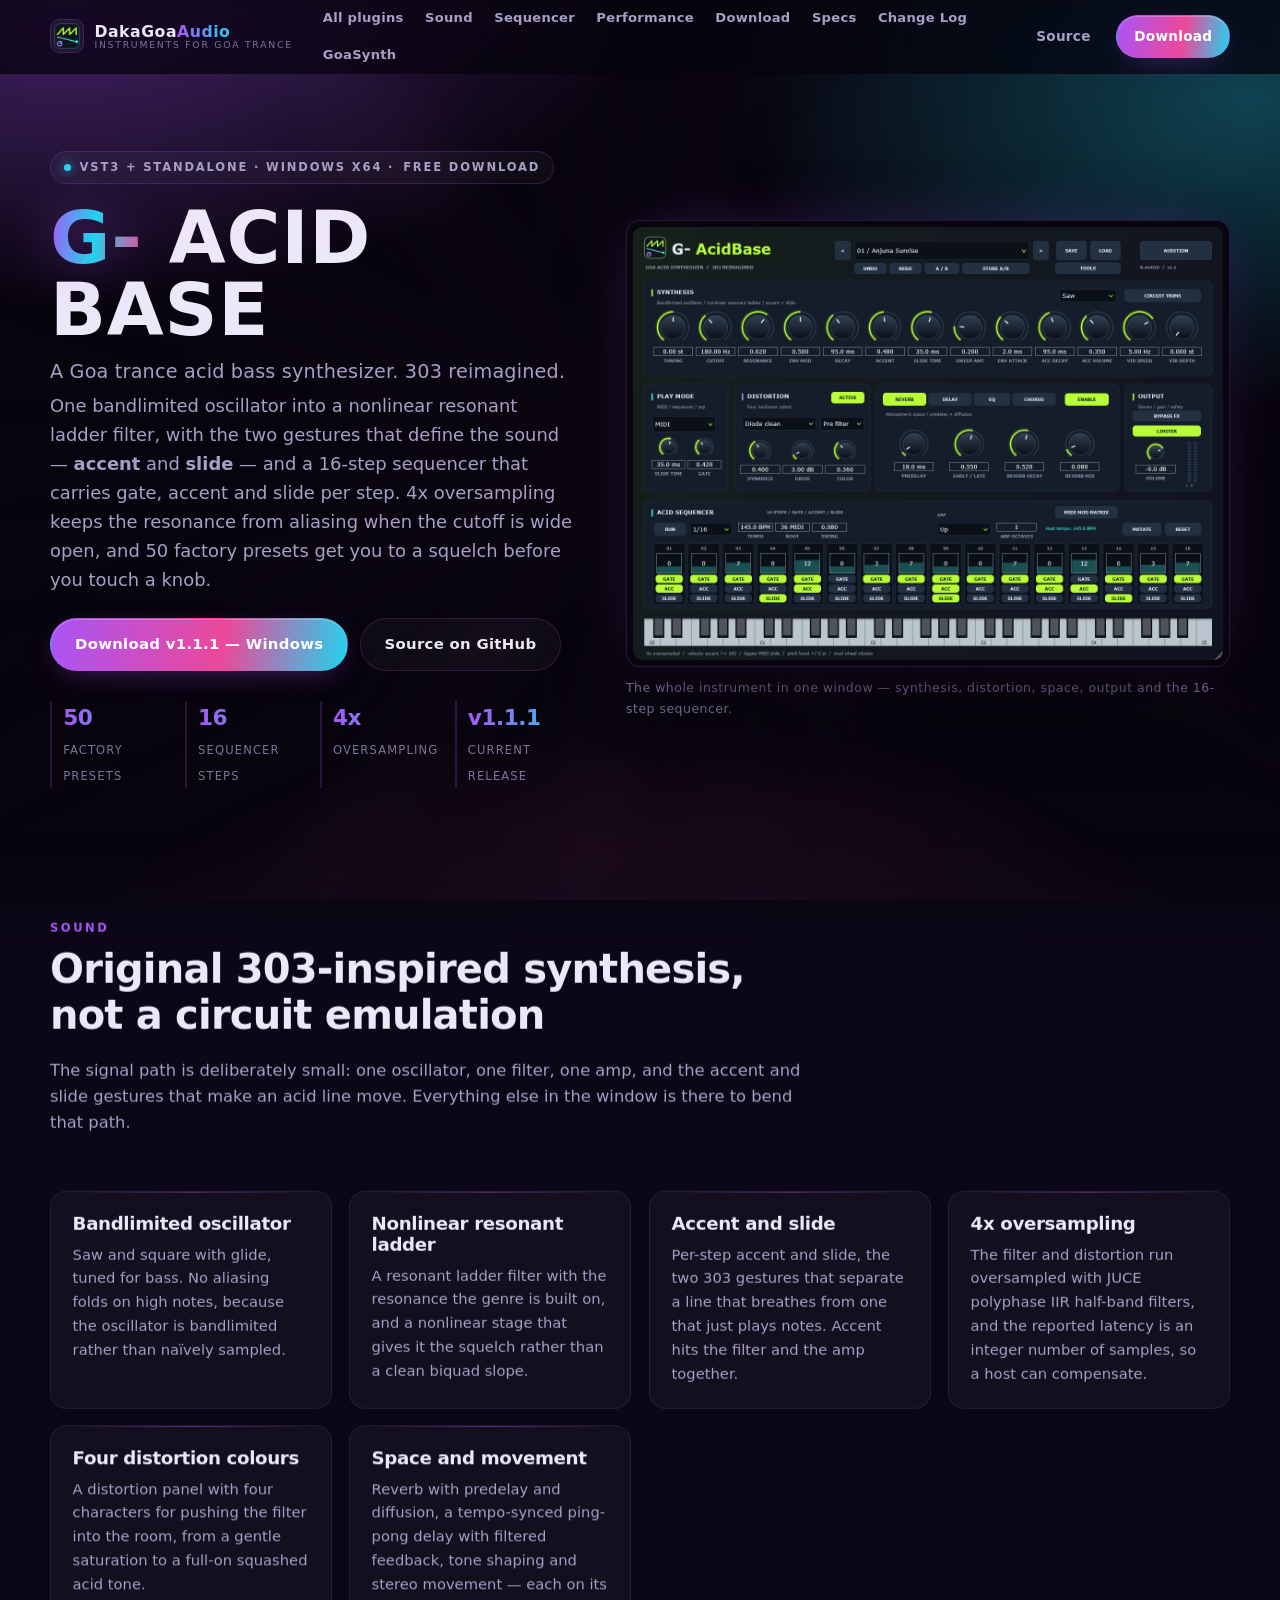
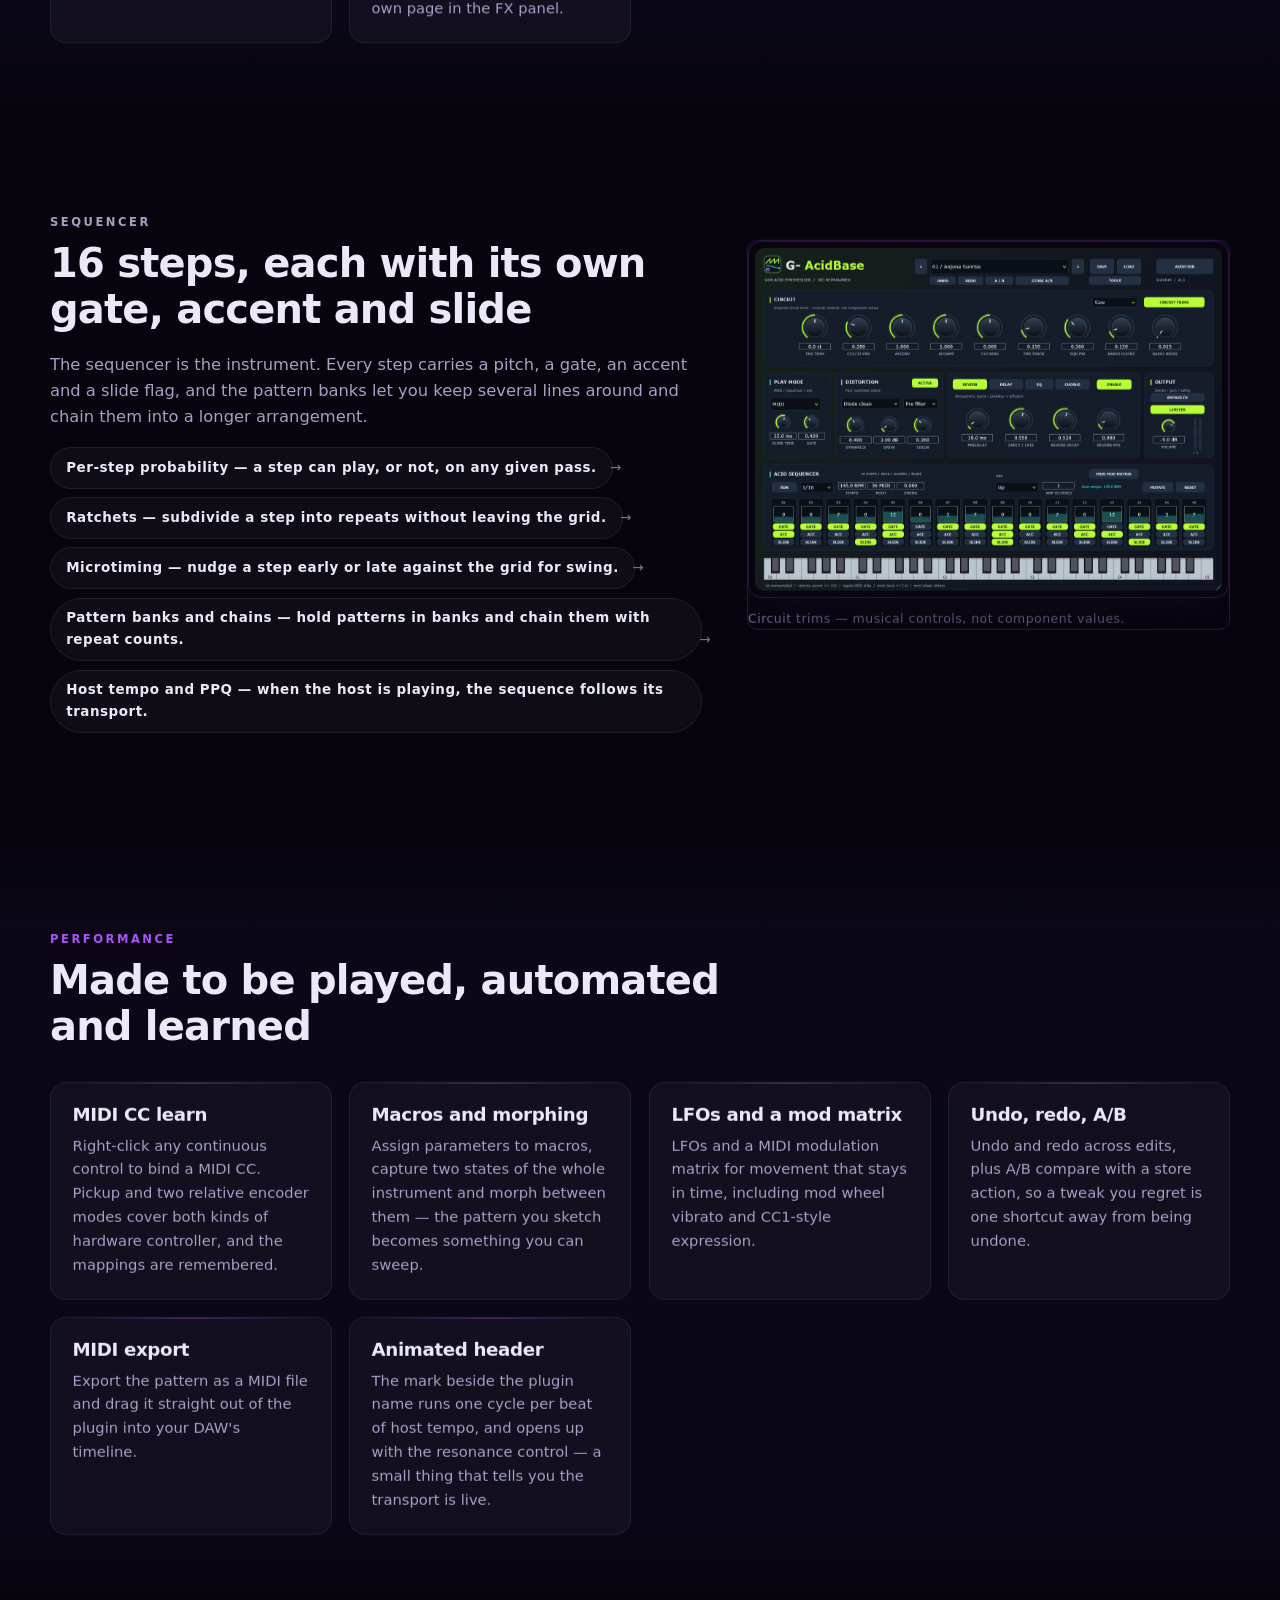
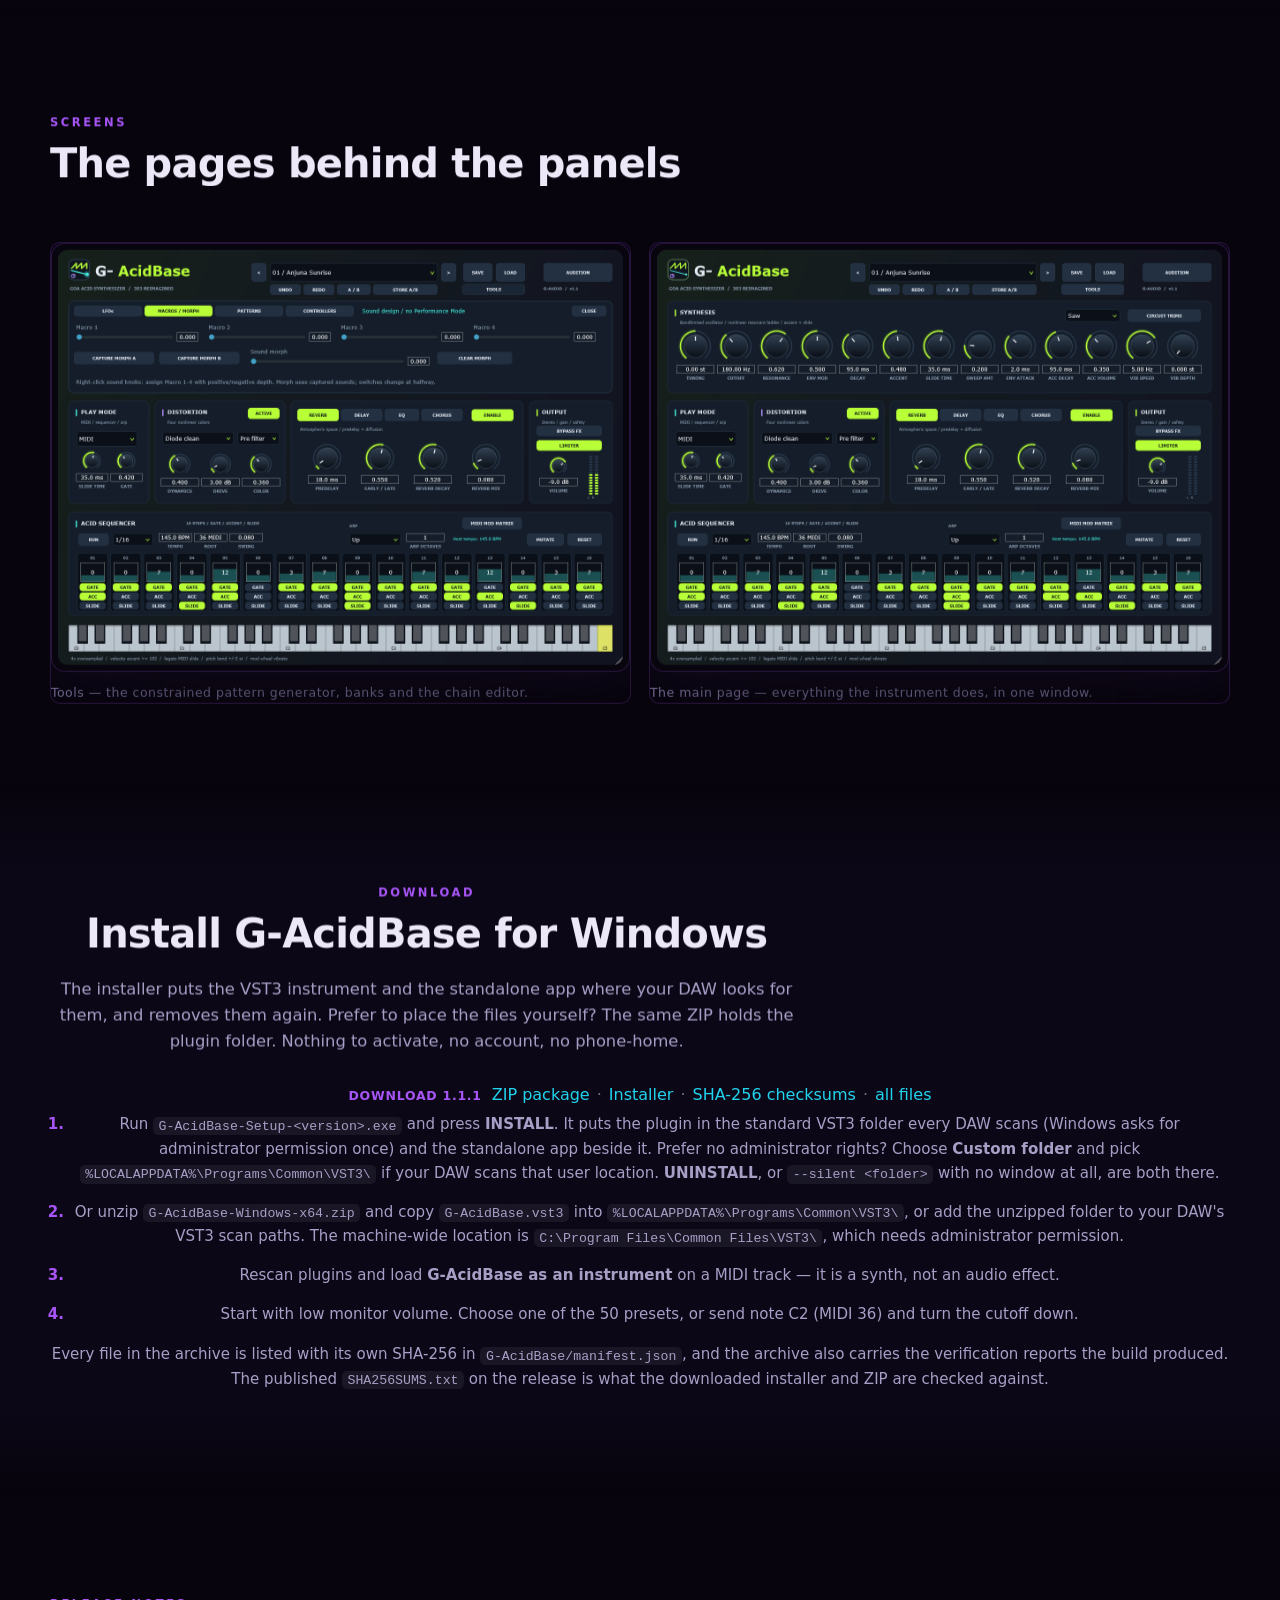
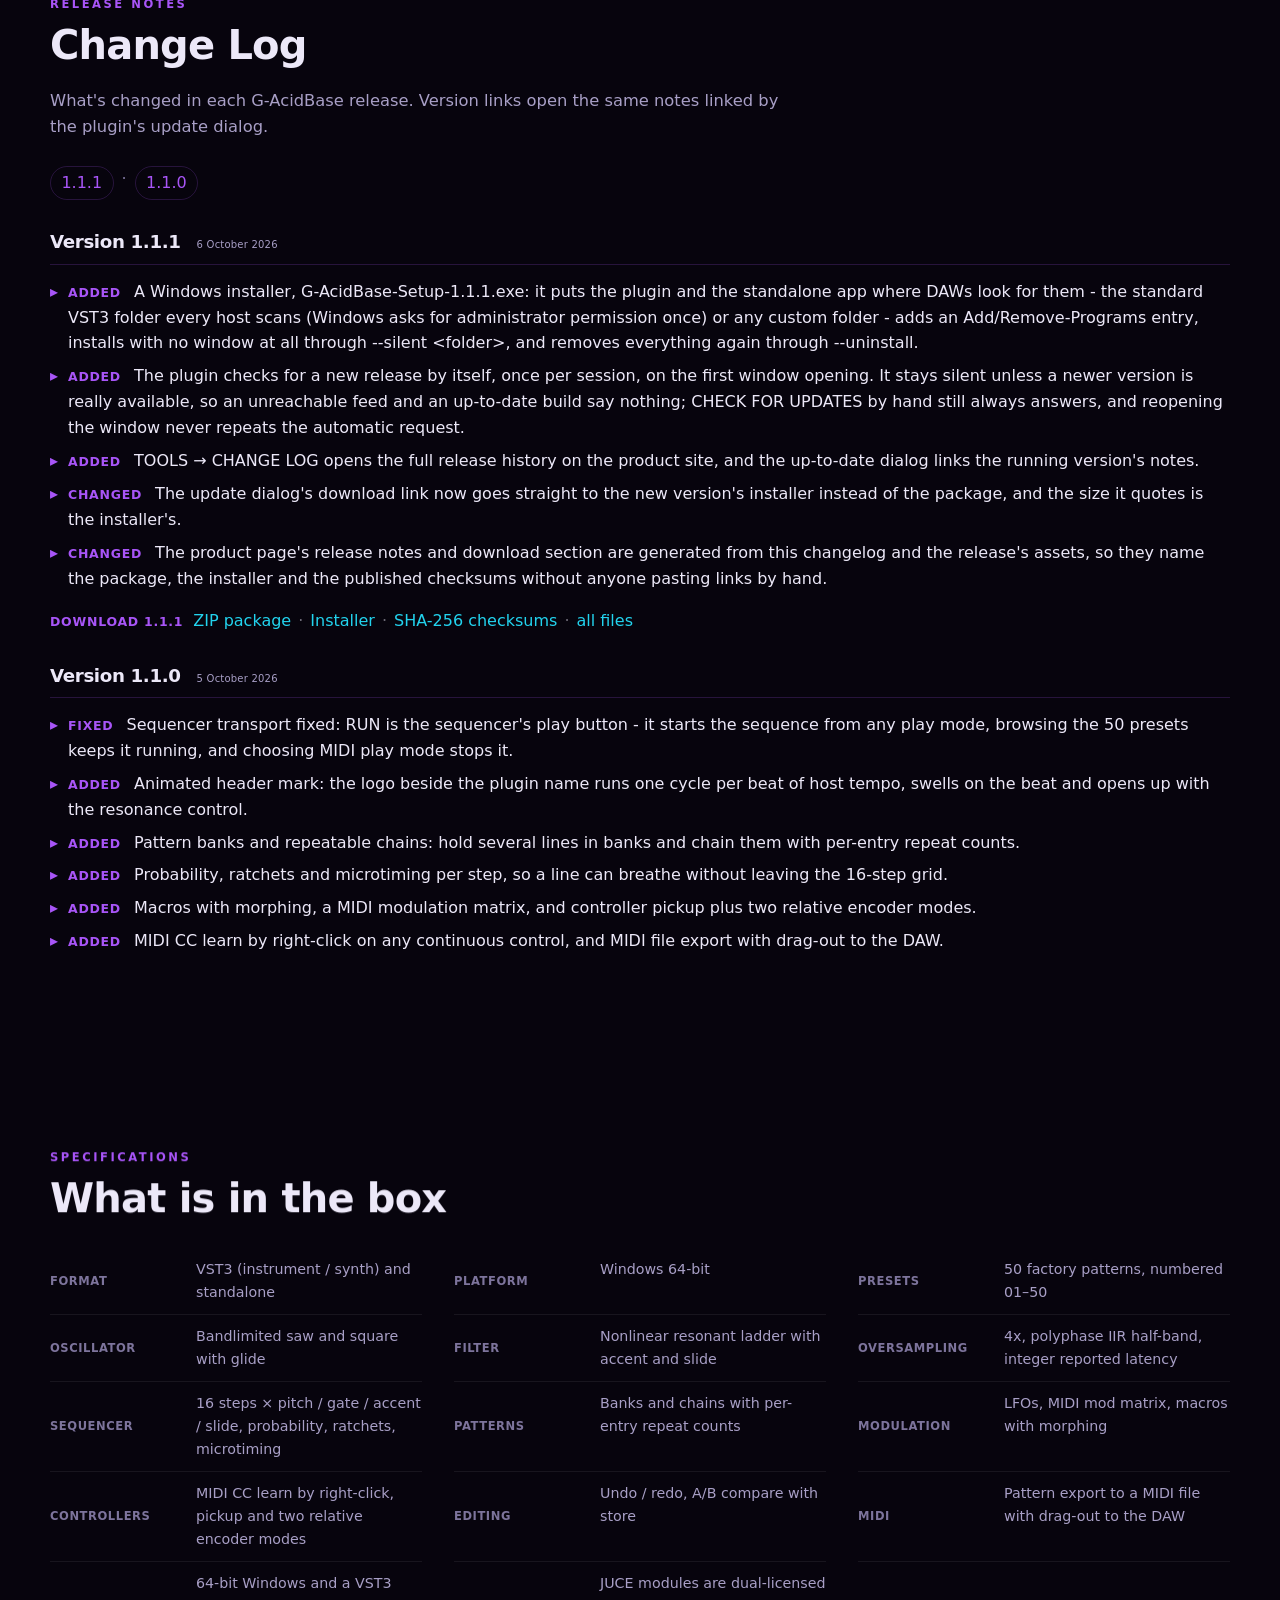
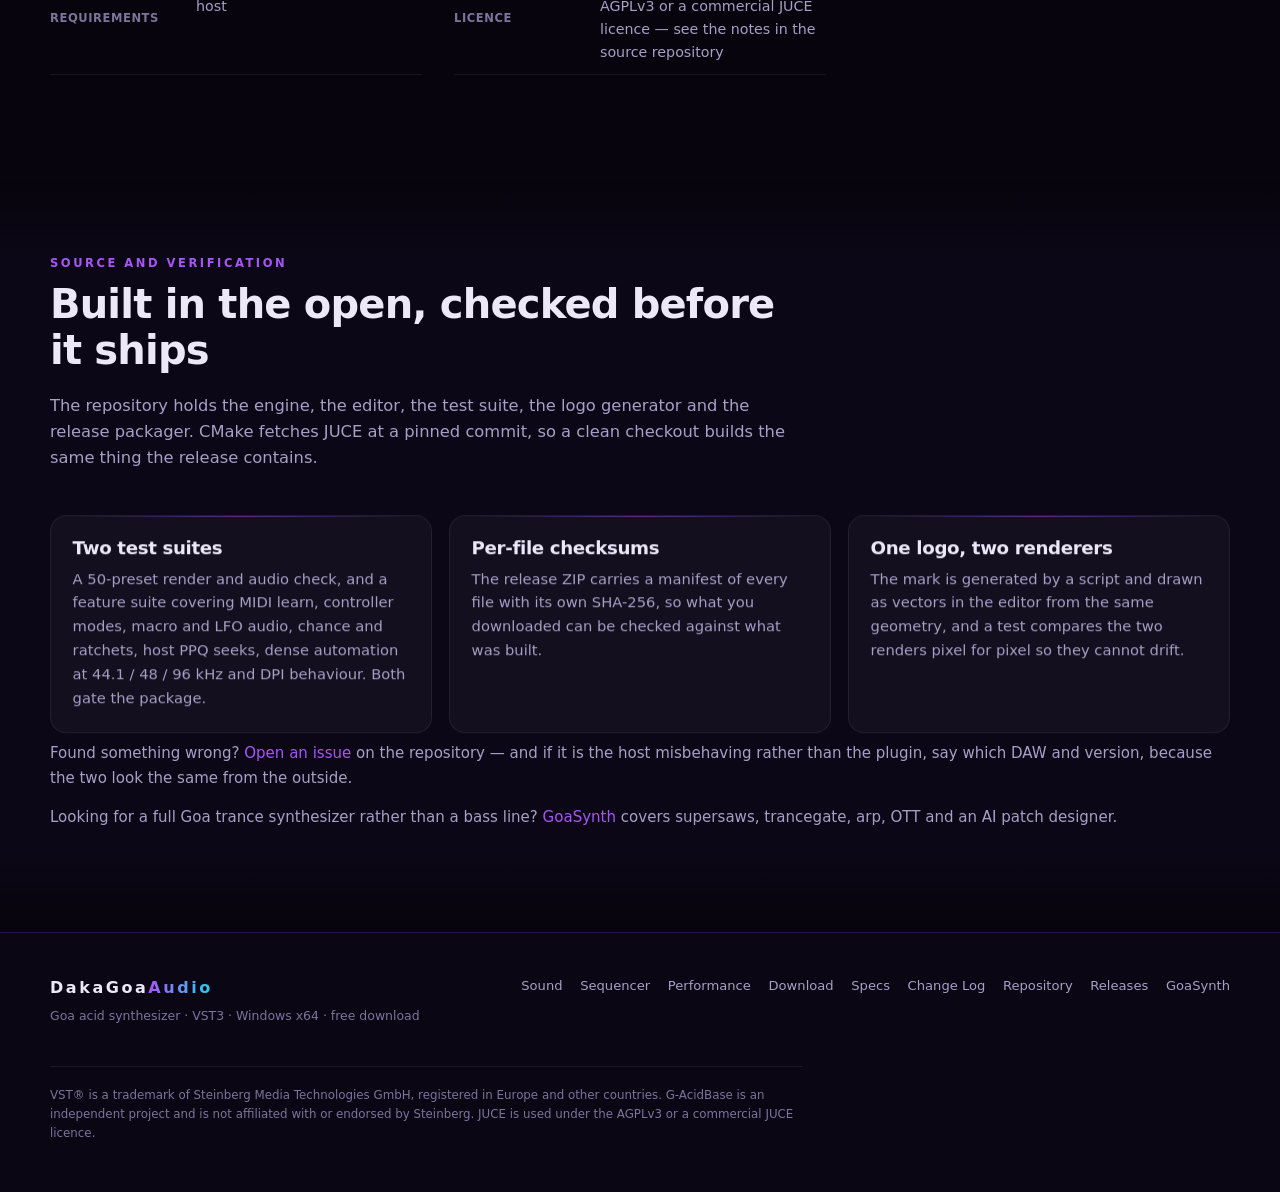
==== commit b1785eba: "Generate the hero's download button and version too The live page proved the point of the generator:" ====
--- a/docs/gacidbase/index.html
+++ b/docs/gacidbase/index.html
@@ -148,14 +148,18 @@
           before you touch a knob.
         </p>
         <div class="cta-row">
-          <a class="btn btn-primary btn-lg" href="https://github.com/DakaGoa/G-AcidBase/releases/download/v1.1.0/G-AcidBase-Windows-x64.zip">Download v1.1.0 — Windows</a>
+          <!-- gacidbase-cta:begin -->
+          <a class="btn btn-primary btn-lg" href="https://github.com/DakaGoa/G-AcidBase/releases/download/v1.1.1/G-AcidBase-Setup-1.1.1.exe">Download v1.1.1 — Windows</a>
+          <!-- gacidbase-cta:end -->
           <a class="btn btn-outline btn-lg" href="https://github.com/DakaGoa/G-AcidBase" target="_blank" rel="noopener">Source on GitHub</a>
         </div>
         <ul class="stat-strip">
           <li><b>50</b><span>factory presets</span></li>
           <li><b>16</b><span>sequencer steps</span></li>
           <li><b>4x</b><span>oversampling</span></li>
-          <li><b>v1.1.0</b><span>current release</span></li>
+          <!-- gacidbase-version:begin -->
+          <li><b>v1.1.1</b><span>current release</span></li>
+          <!-- gacidbase-version:end -->
         </ul>
       </div>
 
